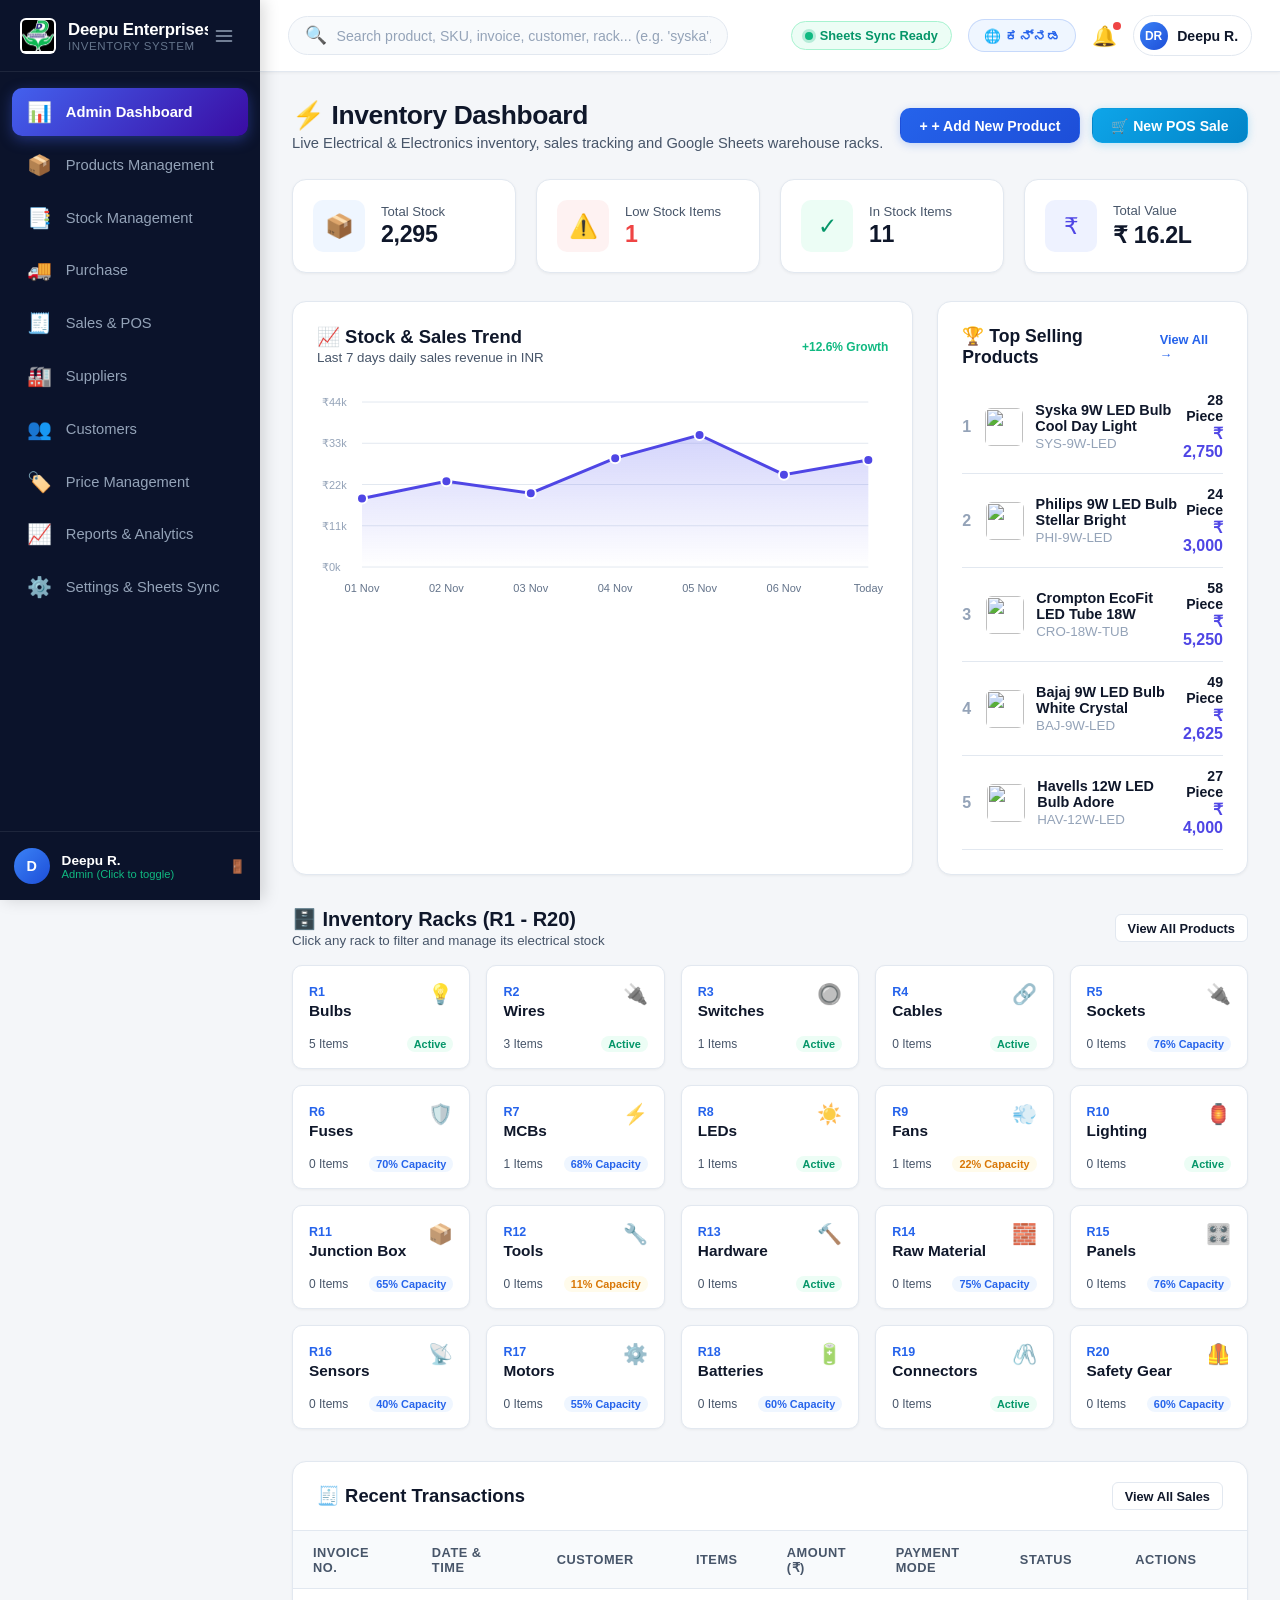
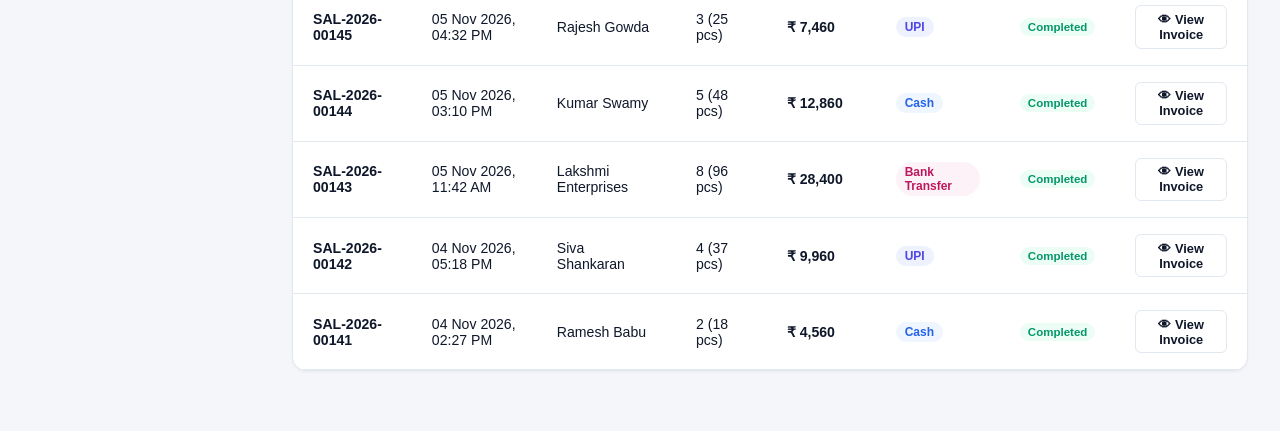
==== index.html @ 2bacec86 "Initial project upload Co-authored-by: Copilot <223556219+Copilot@users.noreply.github.com>" ====
<!DOCTYPE html>
<html lang="en">
<head>
    <meta charset="UTF-8">
    <meta name="viewport" content="width=device-width, initial-scale=1.0">
    <title>Deepu Enterprises — Electrical & Electronics Inventory Management System</title>
    <!-- Stylesheets -->
    <link rel="stylesheet" href="css/style.css">
    <link rel="stylesheet" href="css/print-invoice.css">
    <!-- Favicon / Logo -->
    <link rel="icon" type="image/png" href="assets/images/deepu-logo.png">
</head>
<body>

    <div class="app-container">
        <!-- ==========================================================================
             Left-Side Vertical Navigation Sidebar (Matches Screenshots)
             ========================================================================== -->
        <aside class="sidebar" id="sidebar">
            <div class="sidebar-header">
                <a href="javascript:void(0)" class="brand-wrapper" onclick="navigateTo('dashboard')">
                    <img src="assets/images/deepu-logo.png" alt="Deepu Enterprises Logo" class="brand-logo-img">
                    <div class="brand-info">
                        <span class="brand-title">Deepu Enterprises</span>
                        <span class="brand-sub">Inventory System</span>
                    </div>
                </a>
                <button class="btn-sidebar-toggle" id="sidebarToggle" title="Toggle Navigation Sidebar">
                    <svg width="20" height="20" viewBox="0 0 24 24" fill="none" stroke="currentColor" stroke-width="2" stroke-linecap="round" stroke-linejoin="round">
                        <line x1="3" y1="12" x2="21" y2="12"></line>
                        <line x1="3" y1="6" x2="21" y2="6"></line>
                        <line x1="3" y1="18" x2="21" y2="18"></line>
                    </svg>
                </button>
            </div>

            <nav class="sidebar-nav">
                <!-- 1. Dashboard -->
                <button class="nav-item active" data-view="dashboard" onclick="navigateTo('dashboard')">
                    <span class="nav-icon">📊</span>
                    <span class="nav-text" data-i18n="nav_dashboard">Admin Dashboard</span>
                </button>

                <!-- 2. Products Management -->
                <button class="nav-item" data-view="products" onclick="navigateTo('products')">
                    <span class="nav-icon">📦</span>
                    <span class="nav-text" data-i18n="nav_products">Products Management</span>
                </button>

                <!-- 3. Stock Management -->
                <button class="nav-item" data-view="stock" onclick="navigateTo('stock')">
                    <span class="nav-icon">📑</span>
                    <span class="nav-text" data-i18n="nav_stock">Stock Management</span>
                </button>

                <!-- 4. Purchases -->
                <button class="nav-item" data-view="purchases" onclick="navigateTo('purchases')">
                    <span class="nav-icon">🚚</span>
                    <span class="nav-text" data-i18n="nav_purchases">Purchase</span>
                </button>

                <!-- 5. Sales & POS Billing -->
                <button class="nav-item" data-view="sales" onclick="navigateTo('sales')">
                    <span class="nav-icon">🧾</span>
                    <span class="nav-text" data-i18n="nav_sales">Sales & POS</span>
                </button>

                <!-- 6. Suppliers -->
                <button class="nav-item" data-view="suppliers" onclick="navigateTo('suppliers')">
                    <span class="nav-icon">🏭</span>
                    <span class="nav-text" data-i18n="nav_suppliers">Suppliers</span>
                </button>

                <!-- 7. Customers -->
                <button class="nav-item" data-view="customers" onclick="navigateTo('customers')">
                    <span class="nav-icon">👥</span>
                    <span class="nav-text" data-i18n="nav_customers">Customers</span>
                </button>

                <!-- 8. Price Management -->
                <button class="nav-item" data-view="prices" onclick="navigateTo('prices')">
                    <span class="nav-icon">🏷️</span>
                    <span class="nav-text" data-i18n="nav_prices">Price Management</span>
                </button>

                <!-- 9. Reports -->
                <button class="nav-item" data-view="reports" onclick="navigateTo('reports')">
                    <span class="nav-icon">📈</span>
                    <span class="nav-text" data-i18n="nav_reports">Reports & Analytics</span>
                </button>

                <!-- 10. Settings & Google Sheets Sync -->
                <button class="nav-item" data-view="settings" onclick="navigateTo('settings')">
                    <span class="nav-icon">⚙️</span>
                    <span class="nav-text" data-i18n="nav_settings">Settings & Sheets Sync</span>
                </button>
            </nav>

            <!-- Sidebar User Profile Footer -->
            <div class="sidebar-footer">
                <div class="sidebar-user">
                    <div class="user-avatar-circle">D</div>
                    <div class="sidebar-footer-info">
                        <span class="user-name">Deepu R.</span>
                        <span class="user-role-chip" id="userRoleChip" title="Click to toggle role">Admin (Click to toggle)</span>
                    </div>
                </div>
                <button style="background: transparent; border: none; color: #94A3B8; cursor: pointer;" title="Sign out" onclick="alert('Session active in demo mode.')">
                    🚪
                </button>
            </div>
        </aside>

        <!-- ==========================================================================
             Main Workspace & Top Navigation Bar
             ========================================================================== -->
        <main class="main-wrapper">
            <!-- Topbar (Matches Screenshots 1, 2, 3, 4) -->
            <header class="topbar">
                <!-- Smart Multilingual & Tanglish Search -->
                <div class="search-container">
                    <div class="search-input-wrapper">
                        <span class="search-icon">🔍</span>
                        <input type="text" id="globalSearchInput" class="search-input" placeholder="Search product, SKU, invoice, customer, rack... (e.g. 'syska', 'vayar', 'ಬಲ್ಬ್')">
                    </div>
                    <!-- Autocomplete Suggestions Flyout -->
                    <div id="searchSuggestions" class="search-suggestions-dropdown"></div>
                </div>

                <!-- Right Actions: Language Switch, Live Sync Badge, Bell, User Profile -->
                <div class="topbar-actions">
                    <!-- Google Sheets Live Sync Indicator -->
                    <div class="sync-status-pill" onclick="navigateTo('settings')" title="Google Sheets synchronization active">
                        <span class="sync-pulse-dot"></span>
                        <span id="syncPillLabel">Sheets Sync Ready</span>
                    </div>

                    <!-- Bilingual English / Kannada Language Switcher -->
                    <button class="btn-lang-toggle" id="langToggleBtn" title="Switch language to English / Kannada">
                        🌐 ಕನ್ನಡ
                    </button>

                    <!-- Notifications Bell with Low Stock Counter -->
                    <button style="background: none; border: none; font-size: 1.25rem; cursor: pointer; position: relative;" onclick="navigateTo('stock')" title="Stock alerts">
                        🔔
                        <span style="position: absolute; top: -2px; right: -4px; width: 8px; height: 8px; background: #EF4444; border-radius: 50%;"></span>
                    </button>

                    <!-- User Pill -->
                    <div class="user-dropdown-btn">
                        <div class="user-avatar-circle" style="width: 28px; height: 28px; font-size: 0.75rem;">DR</div>
                        <span style="font-size: 0.88rem; font-weight: 600;">Deepu R.</span>
                    </div>
                </div>
            </header>

            <!-- Dynamic View Body Container -->
            <div id="mainContent" class="content-area">
                <!-- Rendered dynamically by app.js -->
            </div>
        </main>
    </div>

    <!-- ==========================================================================
         Modals: Product Add/Edit, Stock Adjust, Print Invoice
         ========================================================================== -->

    <!-- 1. Product Add / Edit Modal (Matches Screenshot 5) -->
    <div id="productModal" class="modal-backdrop">
        <div class="modal-card">
            <div class="modal-header">
                <h3 class="modal-title" id="prodModalTitle">Add New Product</h3>
                <button class="modal-close-btn" onclick="closeModal('productModal')">&times;</button>
            </div>
            <form id="addProductForm" onsubmit="handleProductFormSubmit(event)">
                <div class="modal-body">
                    <input type="hidden" id="prodFormId">

                    <div class="form-grid-2">
                        <div class="form-group">
                            <label class="form-label">Select Rack (R1 - R20)</label>
                            <select id="prodFormRack" class="form-control" required></select>
                        </div>
                        <div class="form-group">
                            <label class="form-label">Select Category</label>
                            <select id="prodFormCategory" class="form-control" required></select>
                        </div>
                    </div>

                    <div class="form-grid-2">
                        <div class="form-group">
                            <label class="form-label">Product Name (English)</label>
                            <input type="text" id="prodFormNameEn" class="form-control" placeholder="e.g. Syska 9W LED Bulb Cool Day Light" required>
                        </div>
                        <div class="form-group">
                            <label class="form-label">Product Name (Kannada / ಕನ್ನಡ)</label>
                            <input type="text" id="prodFormNameTa" class="form-control" placeholder="எ.கா. சிஸ்கா 9வாட் எல்.இ.டி பல்பு">
                        </div>
                    </div>

                    <div class="form-grid-2">
                        <div class="form-group">
                            <label class="form-label">Brand</label>
                            <select id="prodFormBrand" class="form-control" required></select>
                        </div>
                        <div class="form-group">
                            <label class="form-label">Model Number / Spec</label>
                            <input type="text" id="prodFormModel" class="form-control" placeholder="e.g. SSK-SRL-9W">
                        </div>
                    </div>

                    <div class="form-grid-2">
                        <div class="form-group">
                            <label class="form-label">SKU / Barcode</label>
                            <input type="text" id="prodFormSku" class="form-control" placeholder="e.g. SYS-9W-LED" required>
                        </div>
                        <div class="form-group">
                            <label class="form-label">Unit of Measurement</label>
                            <select id="prodFormUnit" class="form-control">
                                <option value="Piece">Piece (எண்ணிக்கை)</option>
                                <option value="Coil">Coil (சுருள் / ரோல்)</option>
                                <option value="Meter">Meter (மீட்டர்)</option>
                                <option value="Box">Box (பெட்டி)</option>
                                <option value="Pack">Pack (பாக்கெட்)</option>
                                <option value="Set">Set (செட்)</option>
                            </select>
                        </div>
                    </div>

                    <div class="form-grid-2">
                        <div class="form-group">
                            <label class="form-label">Purchase Price (Cost ₹)</label>
                            <input type="number" step="0.01" id="prodFormPP" class="form-control" placeholder="65.00" required>
                        </div>
                        <div class="form-group">
                            <label class="form-label">Selling Price (Retail ₹)</label>
                            <input type="number" step="0.01" id="prodFormSP" class="form-control" placeholder="110.00" required>
                        </div>
                    </div>

                    <div class="form-grid-2">
                        <div class="form-group">
                            <label class="form-label">Wholesale Price (₹)</label>
                            <input type="number" step="0.01" id="prodFormWP" class="form-control" placeholder="95.00">
                        </div>
                        <div class="form-group">
                            <label class="form-label">Opening Stock Quantity</label>
                            <input type="number" id="prodFormStock" class="form-control" placeholder="100" required>
                        </div>
                    </div>

                    <div class="form-grid-2">
                        <div class="form-group">
                            <label class="form-label">Low Stock Alert Level</label>
                            <input type="number" id="prodFormMinStock" class="form-control" value="15">
                        </div>
                        <div class="form-group">
                            <label class="form-label">Product Image URL</label>
                            <input type="url" id="prodFormImage" class="form-control" placeholder="https://...">
                        </div>
                    </div>

                    <div class="form-group">
                        <label class="form-label">Description & Technical Details</label>
                        <textarea id="prodFormDesc" class="form-control" rows="2" placeholder="e.g. 9 Watt B22 LED Bulb, 6500K Cool Daylight, 900 Lumens"></textarea>
                    </div>
                </div>
                <div class="modal-footer">
                    <button type="button" class="btn btn-outline" onclick="closeModal('productModal')">Cancel</button>
                    <button type="submit" class="btn btn-primary">Save Product</button>
                </div>
            </form>
        </div>
    </div>

    <!-- 2. Quick Stock Adjustment Modal -->
    <div id="stockAdjustModal" class="modal-backdrop">
        <div class="modal-card" style="max-width: 480px;">
            <div class="modal-header">
                <h3 class="modal-title">⚡ Quick Stock Adjustment</h3>
                <button class="modal-close-btn" onclick="closeModal('stockAdjustModal')">&times;</button>
            </div>
            <form id="stockAdjustForm" onsubmit="handleStockAdjustSubmit(event)">
                <div class="modal-body">
                    <input type="hidden" id="stockAdjustProdId">
                    <div style="background: var(--surface-subtle); padding: 1rem; border-radius: var(--radius-md); margin-bottom: 1.25rem;">
                        <div style="font-weight: 700; font-size: 1rem;" id="stockAdjustProdName">Product Name</div>
                        <div style="color: var(--text-muted); font-size: 0.88rem; margin-top: 0.2rem;">Current Stock: <b id="stockAdjustCurrent" style="color: var(--primary-indigo);">0</b></div>
                    </div>

                    <div class="form-group">
                        <label class="form-label">Adjustment Type</label>
                        <select id="stockAdjustType" class="form-control">
                            <option value="Stock In">📥 Stock In / Inward Lot (+)</option>
                            <option value="Stock Out">📤 Stock Out / Deduction (-)</option>
                            <option value="Damaged">⚠️ Damaged Stock Replacement (-)</option>
                            <option value="Return">↩️ Customer Return (+)</option>
                            <option value="Adjustment">⚙️ Audit Physical Count Correction</option>
                        </select>
                    </div>

                    <div class="form-group">
                        <label class="form-label">Quantity to Add / Deduct</label>
                        <input type="number" id="stockAdjustDelta" class="form-control" placeholder="10" required>
                    </div>

                    <div class="form-group">
                        <label class="form-label">Reason / Reference</label>
                        <input type="text" id="stockAdjustReason" class="form-control" placeholder="e.g. Counter manual stock reconciliation">
                    </div>
                </div>
                <div class="modal-footer">
                    <button type="button" class="btn btn-outline" onclick="closeModal('stockAdjustModal')">Cancel</button>
                    <button type="submit" class="btn btn-primary">Update Stock</button>
                </div>
            </form>
        </div>
    </div>

    <!-- 3. Professional Tax Invoice Printable Modal -->
    <div id="invoicePrintModal" class="modal-backdrop">
        <div class="modal-card" style="max-width: 780px;">
            <div class="modal-header no-print">
                <h3 class="modal-title">🧾 Tax Invoice Preview</h3>
                <div style="display: flex; gap: 0.5rem;">
                    <button class="btn btn-primary btn-sm" onclick="printCurrentInvoice()">🖨️ Print / Save PDF</button>
                    <button class="modal-close-btn" onclick="closeModal('invoicePrintModal')">&times;</button>
                </div>
            </div>
            <div class="modal-body" id="invoiceModalBody" style="padding: 0;">
                <!-- Dynamically populated invoice HTML -->
            </div>
        </div>
    </div>

    <!-- Scripts -->
    <script src="js/i18n.js"></script>
    <script src="js/search.js"></script>
    <script src="js/db.js"></script>
    <script src="js/api.js"></script>
    <script src="js/app.js"></script>
</body>
</html>
---- css/style.css ----
/* ==========================================================================
   Deepu Enterprises / Kamagere Mart - Inventory Management System
   Modern Professional Design System, Dark Sidebar, Fluid Animations & Responsive UI
   ========================================================================== */

:root {
    /* Primary Colors & Dark Navy Sidebar */
    --sidebar-bg: #0B132B;
    --sidebar-hover: #1C2541;
    --sidebar-active-grad: linear-gradient(135deg, #4361EE, #3A0CA3);
    --sidebar-active-glow: 0 4px 14px rgba(67, 97, 238, 0.4);
    --sidebar-text: #94A3B8;
    --sidebar-text-hover: #FFFFFF;
    
    /* App Canvas & Surface */
    --bg-main: #F4F6F9;
    --surface-white: #FFFFFF;
    --surface-subtle: #F8FAFC;
    --border-light: #E2E8F0;
    --border-subtle: #EDF2F7;
    
    /* Text Typography */
    --text-primary: #0F172A;
    --text-secondary: #475569;
    --text-muted: #94A3B8;
    
    /* Theme Accents (Matching Screenshots) */
    --primary-blue: #2563EB;
    --primary-indigo: #4F46E5;
    --accent-purple: #7C3AED;
    --success-green: #10B981;
    --warning-orange: #F59E0B;
    --danger-red: #EF4444;
    --info-cyan: #06B6D4;
    
    /* Soft Badge Colors */
    --badge-purple-bg: #EEF2FF;
    --badge-purple-text: #4F46E5;
    --badge-green-bg: #ECFDF5;
    --badge-green-text: #059669;
    --badge-blue-bg: #EFF6FF;
    --badge-blue-text: #2563EB;
    --badge-yellow-bg: #FFFBEB;
    --badge-yellow-text: #D97706;
    --badge-red-bg: #FEF2F2;
    --badge-red-text: #DC2626;

    /* Shadows & Transitions */
    --shadow-sm: 0 1px 3px rgba(0,0,0,0.05);
    --shadow-md: 0 4px 6px -1px rgba(0,0,0,0.07), 0 2px 4px -1px rgba(0,0,0,0.04);
    --shadow-lg: 0 10px 15px -3px rgba(0,0,0,0.08), 0 4px 6px -2px rgba(0,0,0,0.04);
    --shadow-xl: 0 20px 25px -5px rgba(0,0,0,0.1), 0 10px 10px -5px rgba(0,0,0,0.04);
    --radius-sm: 6px;
    --radius-md: 10px;
    --radius-lg: 14px;
    --radius-full: 9999px;
    
    --transition-fast: 0.18s ease;
    --transition-smooth: 0.28s cubic-bezier(0.4, 0, 0.2, 1);
}

/* Base Reset & Typography */
* {
    margin: 0;
    padding: 0;
    box-sizing: border-box;
    font-family: -apple-system, BlinkMacSystemFont, "Segoe UI", Roboto, "Helvetica Neue", "Nirmala UI", "Mukta Malar", "Latha", sans-serif;
}

body {
    background-color: var(--bg-main);
    color: var(--text-primary);
    min-height: 100vh;
    overflow-x: hidden;
}

/* Layout Shell */
.app-container {
    display: flex;
    min-height: 100vh;
    position: relative;
}

/* ==========================================================================
   Left-Side Vertical Navigation Sidebar (Matching Screenshots)
   ========================================================================== */
.sidebar {
    width: 260px;
    background-color: var(--sidebar-bg);
    color: var(--sidebar-text);
    display: flex;
    flex-direction: column;
    flex-shrink: 0;
    transition: width var(--transition-smooth), transform var(--transition-smooth);
    z-index: 50;
    position: sticky;
    top: 0;
    height: 100vh;
    box-shadow: 4px 0 15px rgba(0,0,0,0.15);
}

.sidebar.collapsed {
    width: 78px;
}

.sidebar-header {
    height: 72px;
    display: flex;
    align-items: center;
    justify-content: space-between;
    padding: 0 1.25rem;
    border-bottom: 1px solid rgba(255,255,255,0.08);
}

.brand-wrapper {
    display: flex;
    align-items: center;
    gap: 0.75rem;
    text-decoration: none;
    overflow: hidden;
}

.brand-logo-img {
    width: 36px;
    height: 36px;
    border-radius: var(--radius-sm);
    object-fit: contain;
    background: #fff;
    padding: 2px;
}

.brand-info {
    display: flex;
    flex-direction: column;
    white-space: nowrap;
}

.brand-title {
    font-size: 1.05rem;
    font-weight: 700;
    color: #FFFFFF;
    letter-spacing: -0.2px;
}

.brand-sub {
    font-size: 0.72rem;
    color: #64748B;
    text-transform: uppercase;
    letter-spacing: 0.6px;
}

.btn-sidebar-toggle {
    background: transparent;
    border: none;
    color: var(--sidebar-text);
    cursor: pointer;
    padding: 6px;
    border-radius: var(--radius-sm);
    display: flex;
    align-items: center;
    justify-content: center;
    transition: var(--transition-fast);
}

.btn-sidebar-toggle:hover {
    color: #fff;
    background: var(--sidebar-hover);
}

/* Nav Menu Items */
.sidebar-nav {
    flex: 1;
    overflow-y: auto;
    padding: 1rem 0.75rem;
    display: flex;
    flex-direction: column;
    gap: 0.3rem;
}

.sidebar-nav::-webkit-scrollbar {
    width: 4px;
}
.sidebar-nav::-webkit-scrollbar-thumb {
    background: rgba(255,255,255,0.1);
    border-radius: 4px;
}

.nav-item {
    display: flex;
    align-items: center;
    gap: 0.85rem;
    padding: 0.75rem 0.95rem;
    color: var(--sidebar-text);
    text-decoration: none;
    border-radius: var(--radius-md);
    font-size: 0.92rem;
    font-weight: 500;
    cursor: pointer;
    transition: all var(--transition-fast);
    border: none;
    background: transparent;
    width: 100%;
    text-align: left;
    position: relative;
    white-space: nowrap;
}

.nav-item:hover {
    color: var(--sidebar-text-hover);
    background-color: var(--sidebar-hover);
}

.nav-item.active {
    background: var(--sidebar-active-grad);
    color: #FFFFFF;
    font-weight: 600;
    box-shadow: var(--sidebar-active-glow);
}

.nav-item .nav-icon {
    font-size: 1.25rem;
    min-width: 24px;
    display: flex;
    align-items: center;
    justify-content: center;
}

.sidebar.collapsed .nav-text,
.sidebar.collapsed .brand-info,
.sidebar.collapsed .sidebar-footer-info {
    display: none;
}

.sidebar.collapsed .nav-item {
    justify-content: center;
    padding: 0.75rem 0;
}

/* Sidebar Footer */
.sidebar-footer {
    padding: 1rem 0.85rem;
    border-top: 1px solid rgba(255,255,255,0.08);
    display: flex;
    align-items: center;
    justify-content: space-between;
}

.sidebar-user {
    display: flex;
    align-items: center;
    gap: 0.75rem;
    overflow: hidden;
}

.user-avatar-circle {
    width: 36px;
    height: 36px;
    border-radius: 50%;
    background: linear-gradient(135deg, #3B82F6, #1D4ED8);
    color: #fff;
    display: flex;
    align-items: center;
    justify-content: center;
    font-weight: 700;
    font-size: 0.9rem;
    flex-shrink: 0;
}

.sidebar-footer-info {
    display: flex;
    flex-direction: column;
}

.user-name {
    font-size: 0.85rem;
    font-weight: 600;
    color: #FFFFFF;
}

.user-role-chip {
    font-size: 0.7rem;
    color: #10B981;
    font-weight: 500;
}

/* ==========================================================================
   Main Content & Top Header
   ========================================================================== */
.main-wrapper {
    flex: 1;
    display: flex;
    flex-direction: column;
    min-width: 0;
    background-color: var(--bg-main);
}

.topbar {
    height: 72px;
    background-color: var(--surface-white);
    border-bottom: 1px solid var(--border-light);
    display: flex;
    align-items: center;
    justify-content: space-between;
    padding: 0 1.75rem;
    position: sticky;
    top: 0;
    z-index: 40;
    box-shadow: var(--shadow-sm);
}

/* Smart Search Bar with Multilingual Fuzzy Dropdown */
.search-container {
    position: relative;
    width: 440px;
}

.search-input-wrapper {
    display: flex;
    align-items: center;
    background: var(--surface-subtle);
    border: 1px solid var(--border-light);
    border-radius: var(--radius-full);
    padding: 0.5rem 1rem;
    transition: var(--transition-fast);
}

.search-input-wrapper:focus-within {
    border-color: var(--primary-indigo);
    background: #FFFFFF;
    box-shadow: 0 0 0 3px rgba(79, 70, 229, 0.12);
}

.search-icon {
    color: var(--text-muted);
    margin-right: 0.6rem;
    font-size: 1.1rem;
}

.search-input {
    border: none;
    background: transparent;
    outline: none;
    width: 100%;
    font-size: 0.92rem;
    color: var(--text-primary);
}

.search-input::placeholder {
    color: var(--text-muted);
    font-size: 0.88rem;
}

/* Autocomplete suggestions flyout */
.search-suggestions-dropdown {
    position: absolute;
    top: calc(100% + 8px);
    left: 0;
    right: 0;
    background: #FFFFFF;
    border-radius: var(--radius-lg);
    box-shadow: var(--shadow-xl);
    border: 1px solid var(--border-light);
    max-height: 420px;
    overflow-y: auto;
    z-index: 100;
    display: none;
    padding: 0.6rem 0;
}

.search-suggestions-dropdown.open {
    display: block;
    animation: fadeInDown 0.2s ease-out;
}

.suggestion-header {
    font-size: 0.75rem;
    font-weight: 700;
    text-transform: uppercase;
    color: var(--text-muted);
    padding: 0.4rem 1rem;
    letter-spacing: 0.5px;
}

.suggestion-item {
    display: flex;
    align-items: center;
    justify-content: space-between;
    padding: 0.6rem 1rem;
    cursor: pointer;
    transition: var(--transition-fast);
}

.suggestion-item:hover {
    background: var(--surface-subtle);
}

.suggestion-item-left {
    display: flex;
    align-items: center;
    gap: 0.75rem;
}

.suggestion-thumb {
    width: 32px;
    height: 32px;
    border-radius: var(--radius-sm);
    object-fit: cover;
    background: #F1F5F9;
}

.suggestion-item-name {
    font-size: 0.88rem;
    font-weight: 600;
    color: var(--text-primary);
}

.suggestion-item-sku {
    font-size: 0.75rem;
    color: var(--text-muted);
}

.suggestion-item-price {
    font-weight: 700;
    font-size: 0.9rem;
    color: var(--primary-indigo);
}

/* Topbar Actions */
.topbar-actions {
    display: flex;
    align-items: center;
    gap: 1rem;
}

/* Tamil / English Toggle Pill */
.btn-lang-toggle {
    display: flex;
    align-items: center;
    gap: 0.45rem;
    background: var(--badge-blue-bg);
    color: var(--primary-blue);
    border: 1px solid rgba(37, 99, 235, 0.2);
    padding: 0.45rem 0.9rem;
    border-radius: var(--radius-full);
    font-weight: 600;
    font-size: 0.85rem;
    cursor: pointer;
    transition: var(--transition-fast);
}

.btn-lang-toggle:hover {
    background: #DBEAFE;
    transform: translateY(-1px);
}

/* Google Sheets Sync Pill */
.sync-status-pill {
    display: flex;
    align-items: center;
    gap: 0.4rem;
    padding: 0.4rem 0.85rem;
    border-radius: var(--radius-full);
    font-size: 0.8rem;
    font-weight: 600;
    background: #ECFDF5;
    color: #059669;
    border: 1px solid #A7F3D0;
    cursor: pointer;
}

.sync-pulse-dot {
    width: 8px;
    height: 8px;
    border-radius: 50%;
    background-color: #10B981;
    box-shadow: 0 0 0 3px rgba(16, 185, 129, 0.25);
    animation: pulse 2s infinite;
}

/* User Profile Dropdown Pill */
.user-dropdown-btn {
    display: flex;
    align-items: center;
    gap: 0.6rem;
    background: transparent;
    border: 1px solid var(--border-light);
    border-radius: var(--radius-full);
    padding: 0.35rem 0.8rem 0.35rem 0.35rem;
    cursor: pointer;
    transition: var(--transition-fast);
}

.user-dropdown-btn:hover {
    border-color: #CBD5E1;
    background: var(--surface-subtle);
}

.avatar-img {
    width: 32px;
    height: 32px;
    border-radius: 50%;
    object-fit: cover;
}

/* Content Area */
.content-area {
    padding: 1.75rem 2rem;
    flex: 1;
    overflow-y: auto;
}

/* Page Headers */
.page-header {
    display: flex;
    align-items: center;
    justify-content: space-between;
    margin-bottom: 1.75rem;
    flex-wrap: wrap;
    gap: 1rem;
}

.page-title-group h1 {
    font-size: 1.65rem;
    font-weight: 800;
    color: var(--text-primary);
    letter-spacing: -0.4px;
    display: flex;
    align-items: center;
    gap: 0.6rem;
}

.page-title-group p {
    font-size: 0.92rem;
    color: var(--text-secondary);
    margin-top: 0.25rem;
}

.page-header-actions {
    display: flex;
    align-items: center;
    gap: 0.75rem;
}

/* ==========================================================================
   Metric KPI Stat Cards (Matching Screenshots 1 & 3)
   ========================================================================== */
.stats-grid-5 {
    display: grid;
    grid-template-columns: repeat(5, 1fr);
    gap: 1.25rem;
    margin-bottom: 1.75rem;
}

.stats-grid-4 {
    display: grid;
    grid-template-columns: repeat(4, 1fr);
    gap: 1.25rem;
    margin-bottom: 1.75rem;
}

.stat-card {
    background: var(--surface-white);
    border-radius: var(--radius-lg);
    padding: 1.25rem;
    border: 1px solid var(--border-light);
    box-shadow: var(--shadow-sm);
    display: flex;
    align-items: center;
    gap: 1rem;
    transition: transform var(--transition-fast), box-shadow var(--transition-fast);
}

.stat-card:hover {
    transform: translateY(-3px);
    box-shadow: var(--shadow-md);
}

.stat-icon-badge {
    width: 52px;
    height: 52px;
    border-radius: var(--radius-md);
    display: flex;
    align-items: center;
    justify-content: center;
    font-size: 1.45rem;
    flex-shrink: 0;
}

.stat-icon-badge.purple { background: var(--badge-purple-bg); color: var(--badge-purple-text); }
.stat-icon-badge.green  { background: var(--badge-green-bg);  color: var(--badge-green-text); }
.stat-icon-badge.blue   { background: var(--badge-blue-bg);   color: var(--badge-blue-text); }
.stat-icon-badge.yellow { background: var(--badge-yellow-bg); color: var(--badge-yellow-text); }
.stat-icon-badge.rose   { background: var(--badge-red-bg);    color: var(--badge-red-text); }

.stat-content {
    display: flex;
    flex-direction: column;
}

.stat-label {
    font-size: 0.82rem;
    font-weight: 500;
    color: var(--text-secondary);
}

.stat-value {
    font-size: 1.45rem;
    font-weight: 800;
    color: var(--text-primary);
    letter-spacing: -0.3px;
    margin-top: 0.15rem;
}

.stat-badge-trend {
    font-size: 0.75rem;
    font-weight: 700;
    color: var(--success-green);
    display: inline-flex;
    align-items: center;
    gap: 2px;
    margin-top: 0.15rem;
}

/* ==========================================================================
   20 Electrical Racks Grid (Matching Screenshot 3)
   ========================================================================== */
.racks-section-header {
    margin: 1.75rem 0 1rem;
    display: flex;
    align-items: center;
    justify-content: space-between;
}

.racks-grid {
    display: grid;
    grid-template-columns: repeat(5, 1fr);
    gap: 1rem;
    margin-bottom: 2rem;
}

.rack-card {
    background: var(--surface-white);
    border: 1px solid var(--border-light);
    border-radius: var(--radius-md);
    padding: 1rem;
    box-shadow: var(--shadow-sm);
    cursor: pointer;
    transition: all var(--transition-fast);
    display: flex;
    flex-direction: column;
    justify-content: space-between;
    min-height: 104px;
    position: relative;
    overflow: hidden;
}

.rack-card:hover {
    border-color: var(--primary-blue);
    transform: translateY(-2px);
    box-shadow: var(--shadow-md);
    background: #F8FAFC;
}

.rack-card.active {
    border-color: var(--primary-indigo);
    background: #EEF2FF;
}

.rack-card-top {
    display: flex;
    align-items: flex-start;
    justify-content: space-between;
}

.rack-code {
    font-size: 0.78rem;
    font-weight: 700;
    color: var(--primary-blue);
}

.rack-name {
    font-size: 0.96rem;
    font-weight: 700;
    color: var(--text-primary);
    margin-top: 0.15rem;
}

.rack-icon {
    font-size: 1.25rem;
    opacity: 0.8;
}

.rack-card-bottom {
    display: flex;
    align-items: center;
    justify-content: space-between;
    margin-top: 0.75rem;
    font-size: 0.75rem;
}

.rack-items-count {
    color: var(--text-secondary);
    font-weight: 500;
}

.rack-status-pill {
    font-size: 0.68rem;
    font-weight: 600;
    padding: 2px 7px;
    border-radius: var(--radius-full);
}

.rack-status-pill.active { background: #ECFDF5; color: #059669; }
.rack-status-pill.capacity { background: #EFF6FF; color: #2563EB; }
.rack-status-pill.warning { background: #FFFBEB; color: #D97706; }

/* ==========================================================================
   Product Grid & Filter Tabs (Matching Screenshot 2)
   ========================================================================== */
.brand-pills-row {
    display: flex;
    align-items: center;
    gap: 0.6rem;
    overflow-x: auto;
    padding-bottom: 0.75rem;
    margin-bottom: 1.25rem;
}

.brand-pill {
    background: var(--surface-white);
    border: 1px solid var(--border-light);
    padding: 0.45rem 1.1rem;
    border-radius: var(--radius-full);
    font-size: 0.88rem;
    font-weight: 600;
    color: var(--text-secondary);
    cursor: pointer;
    white-space: nowrap;
    transition: var(--transition-fast);
}

.brand-pill:hover {
    border-color: var(--primary-blue);
    color: var(--primary-blue);
}

.brand-pill.active {
    background: #EFF6FF;
    border-color: var(--primary-blue);
    color: var(--primary-blue);
    box-shadow: 0 2px 6px rgba(37, 99, 235, 0.15);
}

.product-grid-4 {
    display: grid;
    grid-template-columns: repeat(4, 1fr);
    gap: 1.25rem;
    margin-bottom: 2rem;
}

.product-card {
    background: var(--surface-white);
    border: 1px solid var(--border-light);
    border-radius: var(--radius-lg);
    padding: 1.15rem;
    box-shadow: var(--shadow-sm);
    transition: all var(--transition-fast);
    display: flex;
    flex-direction: column;
    justify-content: space-between;
}

.product-card:hover {
    transform: translateY(-4px);
    box-shadow: var(--shadow-lg);
    border-color: #CBD5E1;
}

.product-card-thumb-wrap {
    width: 100%;
    height: 140px;
    border-radius: var(--radius-md);
    background: #F8FAFC;
    overflow: hidden;
    display: flex;
    align-items: center;
    justify-content: center;
    margin-bottom: 0.85rem;
    border: 1px solid #F1F5F9;
}

.product-card-thumb {
    max-width: 90%;
    max-height: 90%;
    object-fit: contain;
}

.product-card-title {
    font-size: 0.95rem;
    font-weight: 700;
    color: var(--text-primary);
    line-height: 1.35;
    margin-bottom: 0.25rem;
}

.product-card-sku {
    font-size: 0.75rem;
    color: var(--text-muted);
    margin-bottom: 0.2rem;
}

.product-card-brand {
    font-size: 0.8rem;
    color: var(--text-secondary);
    font-weight: 500;
}

.product-card-metrics {
    display: flex;
    align-items: center;
    justify-content: space-between;
    margin: 0.9rem 0 0.5rem;
    padding-top: 0.75rem;
    border-top: 1px dashed var(--border-light);
}

.stock-value-large {
    font-size: 1.1rem;
    font-weight: 800;
    color: var(--text-primary);
}

.price-value-large {
    font-size: 1.15rem;
    font-weight: 800;
    color: var(--primary-indigo);
}

.product-card-actions {
    display: flex;
    align-items: center;
    gap: 0.5rem;
    margin-top: 0.6rem;
}

/* Stock status badges */
.badge-stock {
    font-size: 0.72rem;
    font-weight: 700;
    padding: 3px 8px;
    border-radius: var(--radius-full);
    display: inline-block;
}

.badge-stock.in { background: #ECFDF5; color: #059669; }
.badge-stock.low { background: #FFFBEB; color: #D97706; }
.badge-stock.out { background: #FEF2F2; color: #DC2626; }

/* ==========================================================================
   Data Tables (Matching Screenshots 1 & 4)
   ========================================================================== */
.table-card {
    background: var(--surface-white);
    border: 1px solid var(--border-light);
    border-radius: var(--radius-lg);
    box-shadow: var(--shadow-sm);
    overflow: hidden;
    margin-bottom: 2rem;
}

.table-header-bar {
    padding: 1.25rem 1.5rem;
    display: flex;
    align-items: center;
    justify-content: space-between;
    border-bottom: 1px solid var(--border-light);
}

.table-header-title {
    font-size: 1.15rem;
    font-weight: 700;
    color: var(--text-primary);
}

.data-table {
    width: 100%;
    border-collapse: collapse;
    text-align: left;
}

.data-table th {
    background: var(--surface-subtle);
    padding: 0.85rem 1.25rem;
    font-size: 0.8rem;
    font-weight: 700;
    color: var(--text-secondary);
    text-transform: uppercase;
    letter-spacing: 0.5px;
    border-bottom: 1px solid var(--border-light);
}

.data-table td {
    padding: 1rem 1.25rem;
    font-size: 0.88rem;
    color: var(--text-primary);
    border-bottom: 1px solid var(--border-light);
    vertical-align: middle;
}

.data-table tr:hover {
    background: #F8FAFC;
}

.table-thumb {
    width: 44px;
    height: 44px;
    border-radius: var(--radius-sm);
    object-fit: cover;
    background: #F1F5F9;
    border: 1px solid #E2E8F0;
}

/* Payment Mode Chips */
.chip-payment {
    font-size: 0.75rem;
    font-weight: 700;
    padding: 3px 9px;
    border-radius: var(--radius-full);
    display: inline-block;
}

.chip-payment.upi { background: #EEF2FF; color: #4F46E5; }
.chip-payment.cash { background: #EFF6FF; color: #2563EB; }
.chip-payment.bank { background: #FDF2F8; color: #BE185D; }
.chip-payment.credit { background: #FFFBEB; color: #B45309; }

/* Buttons & Controls */
.btn {
    display: inline-flex;
    align-items: center;
    justify-content: center;
    gap: 0.5rem;
    font-size: 0.88rem;
    font-weight: 600;
    padding: 0.55rem 1.15rem;
    border-radius: var(--radius-md);
    border: 1px solid transparent;
    cursor: pointer;
    transition: all var(--transition-fast);
    text-decoration: none;
}

.btn-primary {
    background: linear-gradient(135deg, #2563EB, #1D4ED8);
    color: #FFFFFF;
    box-shadow: 0 2px 8px rgba(37, 99, 235, 0.25);
}

.btn-primary:hover {
    background: linear-gradient(135deg, #1D4ED8, #1E40AF);
    transform: translateY(-1px);
    box-shadow: 0 4px 12px rgba(37, 99, 235, 0.35);
}

.btn-teal {
    background: linear-gradient(135deg, #0EA5E9, #0284C7);
    color: #FFFFFF;
    box-shadow: 0 2px 8px rgba(14, 165, 233, 0.25);
}

.btn-teal:hover {
    background: linear-gradient(135deg, #0284C7, #0369A1);
    transform: translateY(-1px);
}

.btn-outline {
    background: #FFFFFF;
    border-color: var(--border-light);
    color: var(--text-primary);
}

.btn-outline:hover {
    background: var(--surface-subtle);
    border-color: #CBD5E1;
}

.btn-outline-blue {
    background: #FFFFFF;
    border-color: #BFDBFE;
    color: #2563EB;
}

.btn-outline-blue:hover {
    background: #EFF6FF;
    border-color: #2563EB;
}

.btn-outline-red {
    background: #FFFFFF;
    border-color: #FECACA;
    color: #DC2626;
}

.btn-outline-red:hover {
    background: #FEF2F2;
    border-color: #DC2626;
}

.btn-sm {
    padding: 0.35rem 0.75rem;
    font-size: 0.8rem;
    border-radius: var(--radius-sm);
}

/* ==========================================================================
   Modals & Popups
   ========================================================================== */
.modal-backdrop {
    position: fixed;
    top: 0;
    left: 0;
    right: 0;
    bottom: 0;
    background: rgba(15, 23, 42, 0.6);
    backdrop-filter: blur(4px);
    display: none;
    align-items: center;
    justify-content: center;
    z-index: 1000;
    padding: 1.5rem;
}

.modal-backdrop.open {
    display: flex;
    animation: fadeIn 0.2s ease-out;
}

.modal-card {
    background: var(--surface-white);
    border-radius: var(--radius-lg);
    box-shadow: var(--shadow-xl);
    width: 100%;
    max-width: 680px;
    max-height: 90vh;
    display: flex;
    flex-direction: column;
    overflow: hidden;
    animation: scaleIn 0.25s cubic-bezier(0.16, 1, 0.3, 1);
}

.modal-header {
    padding: 1.25rem 1.5rem;
    border-bottom: 1px solid var(--border-light);
    display: flex;
    align-items: center;
    justify-content: space-between;
}

.modal-title {
    font-size: 1.25rem;
    font-weight: 700;
    color: var(--text-primary);
}

.modal-close-btn {
    background: transparent;
    border: none;
    font-size: 1.5rem;
    color: var(--text-muted);
    cursor: pointer;
    line-height: 1;
}

.modal-close-btn:hover {
    color: var(--text-primary);
}

.modal-body {
    padding: 1.5rem;
    overflow-y: auto;
}

.modal-footer {
    padding: 1.1rem 1.5rem;
    border-top: 1px solid var(--border-light);
    display: flex;
    align-items: center;
    justify-content: flex-end;
    gap: 0.75rem;
    background: var(--surface-subtle);
}

/* Form Styling */
.form-grid-2 {
    display: grid;
    grid-template-columns: 1fr 1fr;
    gap: 1rem;
    margin-bottom: 1rem;
}

.form-group {
    display: flex;
    flex-direction: column;
    gap: 0.4rem;
    margin-bottom: 1rem;
}

.form-label {
    font-size: 0.85rem;
    font-weight: 600;
    color: var(--text-secondary);
}

.form-control {
    border: 1px solid var(--border-light);
    border-radius: var(--radius-md);
    padding: 0.6rem 0.85rem;
    font-size: 0.92rem;
    color: var(--text-primary);
    background: #FFFFFF;
    outline: none;
    transition: var(--transition-fast);
}

.form-control:focus {
    border-color: var(--primary-indigo);
    box-shadow: 0 0 0 3px rgba(79, 70, 229, 0.12);
}

/* Toast Notifications */
.toast-container {
    position: fixed;
    bottom: 24px;
    right: 24px;
    z-index: 2000;
    display: flex;
    flex-direction: column;
    gap: 0.6rem;
}

.toast {
    background: #1E293B;
    color: #FFFFFF;
    padding: 0.85rem 1.25rem;
    border-radius: var(--radius-md);
    box-shadow: var(--shadow-lg);
    display: flex;
    align-items: center;
    gap: 0.75rem;
    font-size: 0.9rem;
    font-weight: 500;
}

.toast-success { border-left: 4px solid var(--success-green); }
.toast-error   { border-left: 4px solid var(--danger-red); }

.toast-enter { animation: slideInRight 0.3s ease-out; }
.toast-exit  { animation: fadeOutRight 0.3s ease-in forwards; }

/* ==========================================================================
   Animations
   ========================================================================== */
@keyframes fadeIn {
    from { opacity: 0; }
    to { opacity: 1; }
}

@keyframes fadeInDown {
    from { opacity: 0; transform: translateY(-8px); }
    to { opacity: 1; transform: translateY(0); }
}

@keyframes scaleIn {
    from { opacity: 0; transform: scale(0.95); }
    to { opacity: 1; transform: scale(1); }
}

@keyframes slideInRight {
    from { opacity: 0; transform: translateX(40px); }
    to { opacity: 1; transform: translateX(0); }
}

@keyframes fadeOutRight {
    from { opacity: 1; transform: translateX(0); }
    to { opacity: 0; transform: translateX(40px); }
}

@keyframes pulse {
    0% { transform: scale(0.95); box-shadow: 0 0 0 0 rgba(16, 185, 129, 0.7); }
    70% { transform: scale(1); box-shadow: 0 0 0 6px rgba(16, 185, 129, 0); }
    100% { transform: scale(0.95); box-shadow: 0 0 0 0 rgba(16, 185, 129, 0); }
}

/* Responsive adjustments */
@media (max-width: 1200px) {
    .stats-grid-5 { grid-template-columns: repeat(3, 1fr); }
    .racks-grid { grid-template-columns: repeat(4, 1fr); }
    .product-grid-4 { grid-template-columns: repeat(3, 1fr); }
}

@media (max-width: 900px) {
    .sidebar { position: fixed; left: -260px; height: 100%; }
    .sidebar.mobile-open { left: 0; }
    .stats-grid-5, .stats-grid-4 { grid-template-columns: repeat(2, 1fr); }
    .racks-grid { grid-template-columns: repeat(2, 1fr); }
    .product-grid-4 { grid-template-columns: repeat(2, 1fr); }
    .search-container { width: 280px; }
}
---- css/print-invoice.css ----
/* ==========================================================================
   Print Invoice Stylesheet
   Deepu Enterprises Electrical & Electronics
   ========================================================================== */

@media print {
    body * {
        visibility: hidden;
    }
    #invoicePrintModal, #invoicePrintModal * {
        visibility: visible;
    }
    #invoicePrintModal {
        position: absolute;
        left: 0;
        top: 0;
        width: 100%;
        margin: 0;
        padding: 0;
        background: #fff;
    }
    .no-print {
        display: none !important;
    }
}

.invoice-box {
    background: #fff;
    padding: 2rem;
    font-size: 14px;
    line-height: 20px;
    color: #1a1a1a;
}

.invoice-header {
    display: flex;
    justify-content: space-between;
    border-bottom: 2px solid #2563EB;
    padding-bottom: 1.25rem;
    margin-bottom: 1.5rem;
}

.invoice-title {
    font-size: 24px;
    font-weight: 800;
    color: #0F172A;
    text-transform: uppercase;
}

.invoice-meta-grid {
    display: grid;
    grid-template-columns: 1fr 1fr;
    gap: 1.5rem;
    margin-bottom: 1.5rem;
}

.invoice-table {
    width: 100%;
    border-collapse: collapse;
    margin-bottom: 1.5rem;
}

.invoice-table th {
    background: #F1F5F9;
    color: #334155;
    padding: 8px 12px;
    font-size: 12px;
    font-weight: 700;
    text-transform: uppercase;
    border: 1px solid #E2E8F0;
}

.invoice-table td {
    padding: 8px 12px;
    border: 1px solid #E2E8F0;
    font-size: 13px;
}

.invoice-summary-box {
    width: 280px;
    margin-left: auto;
    margin-bottom: 2rem;
}

.invoice-summary-row {
    display: flex;
    justify-content: space-between;
    padding: 4px 0;
}

.invoice-total-row {
    display: flex;
    justify-content: space-between;
    padding: 8px 0;
    font-size: 16px;
    font-weight: 800;
    border-top: 2px solid #0F172A;
    border-bottom: 2px solid #0F172A;
    margin-top: 6px;
}

.invoice-footer {
    display: flex;
    justify-content: space-between;
    align-items: flex-end;
    margin-top: 3rem;
    padding-top: 1rem;
    border-top: 1px solid #E2E8F0;
}

.signature-line {
    border-top: 1px solid #64748B;
    width: 180px;
    text-align: center;
    padding-top: 6px;
    font-size: 12px;
    font-weight: 600;
}
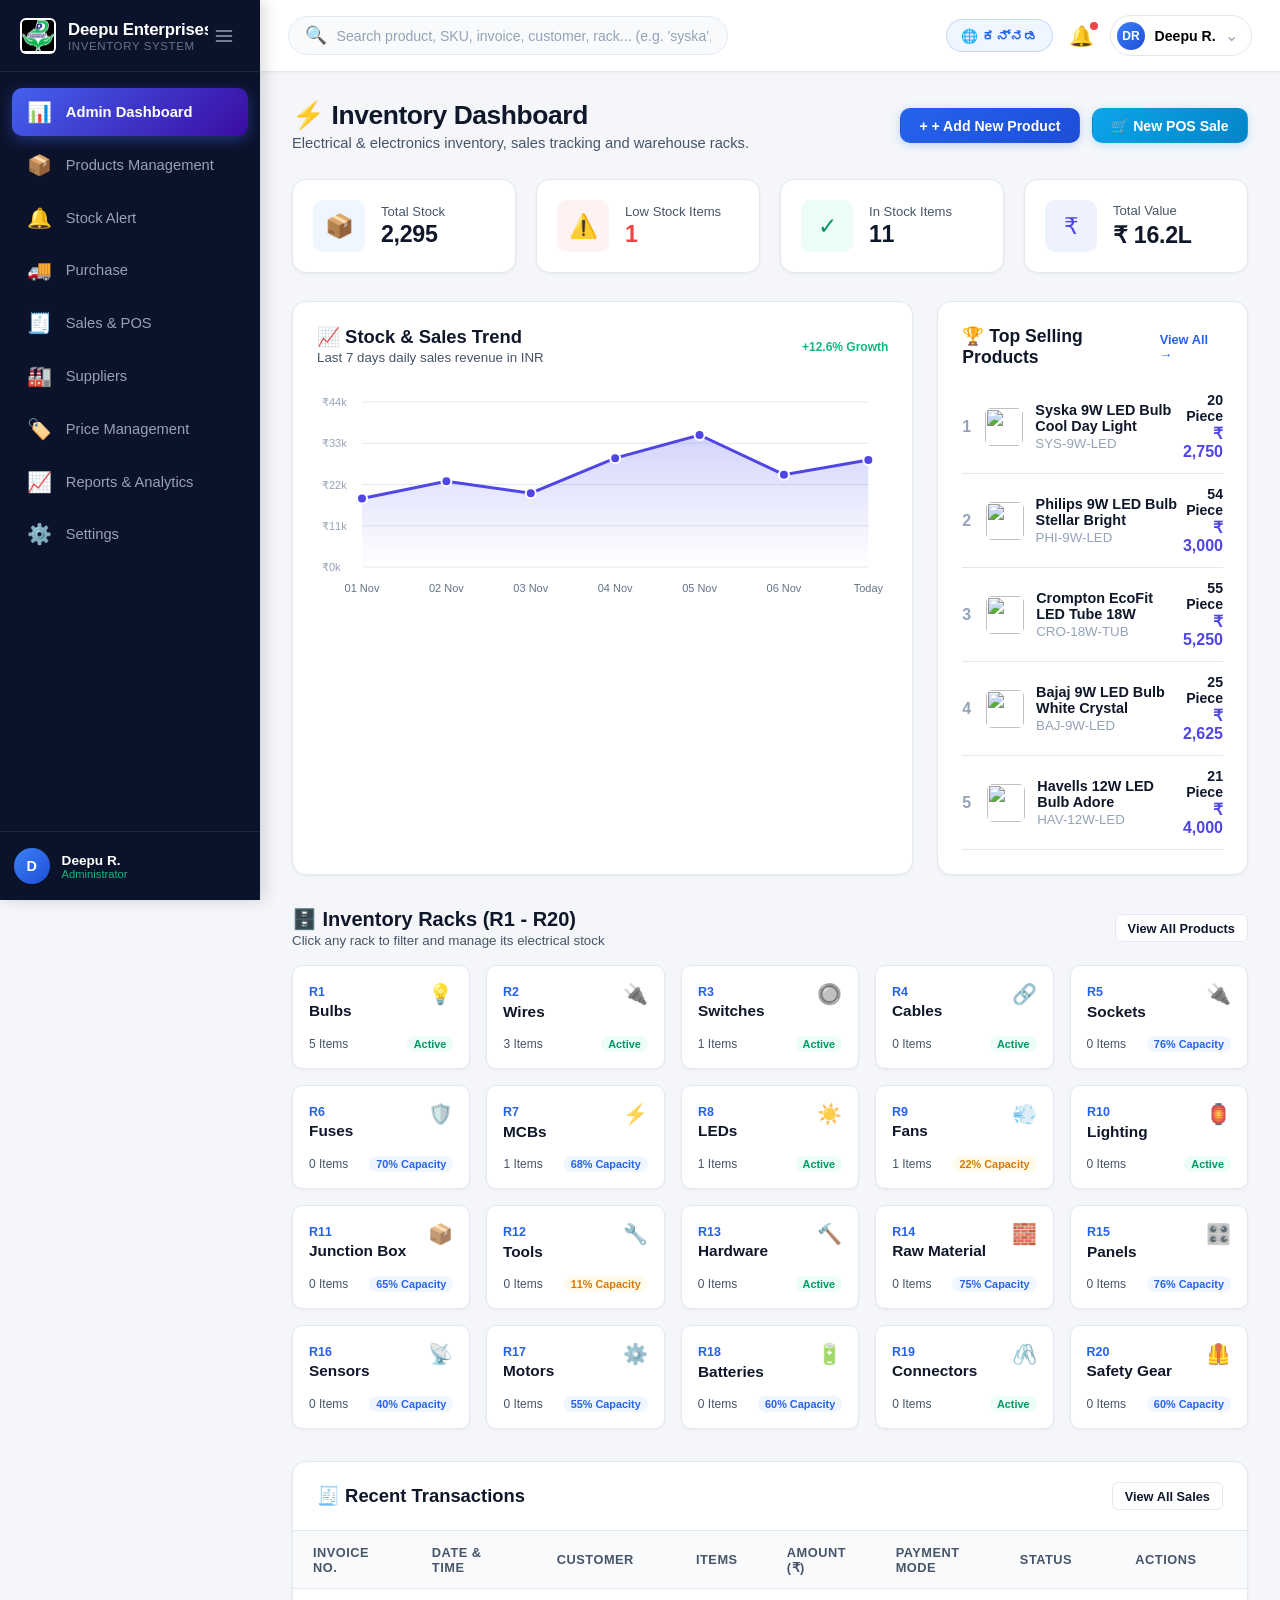
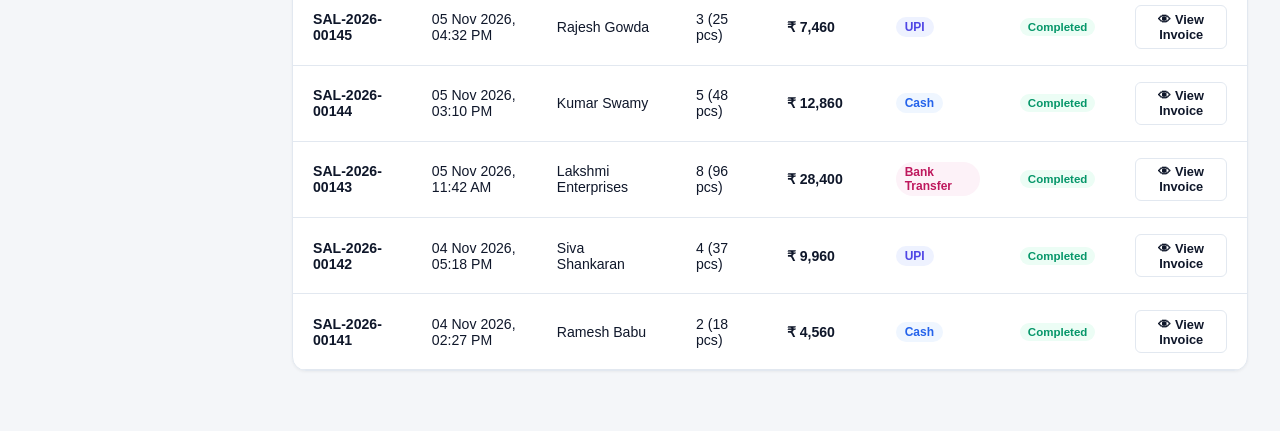
==== commit 318b2a28: "Improve inventory management and sales reporting Add rack cell navigation, stock alerts, supplier an" ====
--- a/index.html
+++ b/index.html
@@ -47,10 +47,10 @@
                     <span class="nav-text" data-i18n="nav_products">Products Management</span>
                 </button>
 
-                <!-- 3. Stock Management -->
+                <!-- 3. Stock Alerts -->
                 <button class="nav-item" data-view="stock" onclick="navigateTo('stock')">
-                    <span class="nav-icon">📑</span>
-                    <span class="nav-text" data-i18n="nav_stock">Stock Management</span>
+                    <span class="nav-icon">🔔</span>
+                    <span class="nav-text" data-i18n="nav_stock">Stock Alert</span>
                 </button>
 
                 <!-- 4. Purchases -->
@@ -71,28 +71,22 @@
                     <span class="nav-text" data-i18n="nav_suppliers">Suppliers</span>
                 </button>
 
-                <!-- 7. Customers -->
-                <button class="nav-item" data-view="customers" onclick="navigateTo('customers')">
-                    <span class="nav-icon">👥</span>
-                    <span class="nav-text" data-i18n="nav_customers">Customers</span>
-                </button>
-
-                <!-- 8. Price Management -->
+                <!-- 7. Price Management -->
                 <button class="nav-item" data-view="prices" onclick="navigateTo('prices')">
                     <span class="nav-icon">🏷️</span>
                     <span class="nav-text" data-i18n="nav_prices">Price Management</span>
                 </button>
 
-                <!-- 9. Reports -->
+                <!-- 8. Reports -->
                 <button class="nav-item" data-view="reports" onclick="navigateTo('reports')">
                     <span class="nav-icon">📈</span>
                     <span class="nav-text" data-i18n="nav_reports">Reports & Analytics</span>
                 </button>
 
-                <!-- 10. Settings & Google Sheets Sync -->
+                <!-- 9. Settings -->
                 <button class="nav-item" data-view="settings" onclick="navigateTo('settings')">
                     <span class="nav-icon">⚙️</span>
-                    <span class="nav-text" data-i18n="nav_settings">Settings & Sheets Sync</span>
+                    <span class="nav-text" data-i18n="nav_settings">Settings</span>
                 </button>
             </nav>
 
@@ -102,14 +96,13 @@
                     <div class="user-avatar-circle">D</div>
                     <div class="sidebar-footer-info">
                         <span class="user-name">Deepu R.</span>
-                        <span class="user-role-chip" id="userRoleChip" title="Click to toggle role">Admin (Click to toggle)</span>
-                    </div>
-                </div>
-                <button style="background: transparent; border: none; color: #94A3B8; cursor: pointer;" title="Sign out" onclick="alert('Session active in demo mode.')">
-                    🚪
-                </button>
+                        <span class="user-role-chip">Administrator</span>
+                    </div>
+                </div>
             </div>
         </aside>
+
+        <button id="sidebarBackdrop" class="sidebar-backdrop" type="button" aria-label="Close navigation"></button>
 
         <!-- ==========================================================================
              Main Workspace & Top Navigation Bar
@@ -117,6 +110,7 @@
         <main class="main-wrapper">
             <!-- Topbar (Matches Screenshots 1, 2, 3, 4) -->
             <header class="topbar">
+                <button id="mobileMenuToggle" class="mobile-menu-toggle" type="button" aria-label="Open navigation" aria-expanded="false">☰</button>
                 <!-- Smart Multilingual & Tanglish Search -->
                 <div class="search-container">
                     <div class="search-input-wrapper">
@@ -127,14 +121,8 @@
                     <div id="searchSuggestions" class="search-suggestions-dropdown"></div>
                 </div>
 
-                <!-- Right Actions: Language Switch, Live Sync Badge, Bell, User Profile -->
+                <!-- Right Actions: Language Switch, Bell, User Profile -->
                 <div class="topbar-actions">
-                    <!-- Google Sheets Live Sync Indicator -->
-                    <div class="sync-status-pill" onclick="navigateTo('settings')" title="Google Sheets synchronization active">
-                        <span class="sync-pulse-dot"></span>
-                        <span id="syncPillLabel">Sheets Sync Ready</span>
-                    </div>
-
                     <!-- Bilingual English / Kannada Language Switcher -->
                     <button class="btn-lang-toggle" id="langToggleBtn" title="Switch language to English / Kannada">
                         🌐 ಕನ್ನಡ
@@ -147,9 +135,19 @@
                     </button>
 
                     <!-- User Pill -->
-                    <div class="user-dropdown-btn">
-                        <div class="user-avatar-circle" style="width: 28px; height: 28px; font-size: 0.75rem;">DR</div>
-                        <span style="font-size: 0.88rem; font-weight: 600;">Deepu R.</span>
+                    <div class="user-profile-menu" id="userProfileMenu">
+                        <button class="user-dropdown-btn" id="userProfileButton" type="button" aria-haspopup="true" aria-expanded="false" aria-controls="userProfileDropdown">
+                            <span class="user-avatar-circle topbar-user-avatar">DR</span>
+                            <span class="user-profile-name">Deepu R.</span>
+                            <span class="user-profile-chevron" aria-hidden="true">⌄</span>
+                        </button>
+                        <div class="user-profile-dropdown" id="userProfileDropdown" role="menu" hidden>
+                            <div class="user-profile-details">
+                                <strong>Deepu R.</strong>
+                                <span>Administrator</span>
+                            </div>
+                            <button class="user-profile-signout" type="button" role="menuitem" onclick="handleDemoSignOut()">↪ <span>Sign out</span></button>
+                        </div>
                     </div>
                 </div>
             </header>
@@ -180,6 +178,17 @@
                         <div class="form-group">
                             <label class="form-label">Select Rack (R1 - R20)</label>
                             <select id="prodFormRack" class="form-control" required></select>
+                        </div>
+                        <div class="form-group">
+                            <label class="form-label" for="prodFormRackCell">Rack Cell</label>
+                            <select id="prodFormRackCell" class="form-control" required>
+                                <option value="">Select a cell</option>
+                                <option value="1">Cell 1</option>
+                                <option value="2">Cell 2</option>
+                                <option value="3">Cell 3</option>
+                                <option value="4">Cell 4</option>
+                                <option value="5">Cell 5</option>
+                            </select>
                         </div>
                         <div class="form-group">
                             <label class="form-label">Select Category</label>
@@ -317,6 +326,90 @@
         </div>
     </div>
 
+    <!-- Supplier Add / Edit Modal -->
+    <div id="supplierModal" class="modal-backdrop">
+        <div class="modal-card" style="max-width: 600px;">
+            <div class="modal-header">
+                <h3 class="modal-title" id="supplierModalTitle">Add Supplier</h3>
+                <button class="modal-close-btn" onclick="closeModal('supplierModal')">&times;</button>
+            </div>
+            <form id="supplierForm" onsubmit="handleSupplierFormSubmit(event)">
+                <div class="modal-body">
+                    <input type="hidden" id="supplierFormId">
+                    <div class="form-group">
+                        <label class="form-label" for="supplierFormName">Company Name</label>
+                        <input id="supplierFormName" class="form-control" required>
+                    </div>
+                    <div class="form-grid-2">
+                        <div class="form-group">
+                            <label class="form-label" for="supplierFormContact">Contact Person</label>
+                            <input id="supplierFormContact" class="form-control">
+                        </div>
+                        <div class="form-group">
+                            <label class="form-label" for="supplierFormPhone">Phone</label>
+                            <input id="supplierFormPhone" type="tel" class="form-control" required>
+                        </div>
+                    </div>
+                    <div class="form-grid-2">
+                        <div class="form-group">
+                            <label class="form-label" for="supplierFormEmail">Email</label>
+                            <input id="supplierFormEmail" type="email" class="form-control">
+                        </div>
+                        <div class="form-group">
+                            <label class="form-label" for="supplierFormGstin">GSTIN</label>
+                            <input id="supplierFormGstin" class="form-control">
+                        </div>
+                    </div>
+                    <div class="form-grid-2">
+                        <div class="form-group">
+                            <label class="form-label" for="supplierFormCity">City</label>
+                            <input id="supplierFormCity" class="form-control">
+                        </div>
+                        <div class="form-group">
+                            <label class="form-label" for="supplierFormBalance">Outstanding Balance (₹)</label>
+                            <input id="supplierFormBalance" type="number" min="0" step="0.01" value="0" class="form-control">
+                        </div>
+                    </div>
+                    <div class="form-group">
+                        <label class="form-label" for="supplierFormAddress">Address</label>
+                        <textarea id="supplierFormAddress" class="form-control" rows="2"></textarea>
+                    </div>
+                </div>
+                <div class="modal-footer">
+                    <button type="button" class="btn btn-outline" onclick="closeModal('supplierModal')">Cancel</button>
+                    <button type="submit" class="btn btn-primary">Save Supplier</button>
+                </div>
+            </form>
+        </div>
+    </div>
+
+    <!-- Product Price Edit Modal -->
+    <div id="priceModal" class="modal-backdrop">
+        <div class="modal-card" style="max-width: 480px;">
+            <div class="modal-header">
+                <h3 class="modal-title">Edit Product Price</h3>
+                <button class="modal-close-btn" onclick="closeModal('priceModal')">&times;</button>
+            </div>
+            <form id="priceForm" onsubmit="handlePriceFormSubmit(event)">
+                <div class="modal-body">
+                    <input type="hidden" id="priceFormProductId">
+                    <div class="form-group">
+                        <label class="form-label" for="priceFormProductName">Product Name</label>
+                        <input id="priceFormProductName" class="form-control" readonly>
+                    </div>
+                    <div class="form-group">
+                        <label class="form-label" for="priceFormSelling">Price (₹)</label>
+                        <input id="priceFormSelling" type="number" min="0" step="0.01" class="form-control" required>
+                    </div>
+                </div>
+                <div class="modal-footer">
+                    <button type="button" class="btn btn-outline" onclick="closeModal('priceModal')">Cancel</button>
+                    <button type="submit" class="btn btn-primary">Save Prices</button>
+                </div>
+            </form>
+        </div>
+    </div>
+
     <!-- 3. Professional Tax Invoice Printable Modal -->
     <div id="invoicePrintModal" class="modal-backdrop">
         <div class="modal-card" style="max-width: 780px;">
--- a/css/style.css
+++ b/css/style.css
@@ -74,6 +74,10 @@
     overflow-x: hidden;
 }
 
+body.modal-open {
+    overflow: hidden;
+}
+
 /* Layout Shell */
 .app-container {
     display: flex;
@@ -291,6 +295,7 @@
     display: flex;
     flex-direction: column;
     min-width: 0;
+    width: 0;
     background-color: var(--bg-main);
 }
 
@@ -306,6 +311,25 @@
     top: 0;
     z-index: 40;
     box-shadow: var(--shadow-sm);
+}
+
+.mobile-menu-toggle,
+.sidebar-backdrop {
+    display: none;
+}
+
+.mobile-menu-toggle {
+    align-items: center;
+    justify-content: center;
+    flex-shrink: 0;
+    width: 42px;
+    height: 42px;
+    border: 1px solid var(--border-light);
+    border-radius: var(--radius-md);
+    background: var(--surface-white);
+    color: var(--text-primary);
+    font-size: 1.2rem;
+    cursor: pointer;
 }
 
 /* Smart Search Bar with Multilingual Fuzzy Dropdown */
@@ -495,6 +519,85 @@
     background: var(--surface-subtle);
 }
 
+.user-profile-menu {
+    position: relative;
+}
+
+.topbar-user-avatar {
+    width: 28px;
+    height: 28px;
+    font-size: 0.75rem;
+}
+
+.user-profile-name {
+    font-size: 0.88rem;
+    font-weight: 600;
+}
+
+.user-profile-chevron {
+    color: var(--text-muted);
+    font-size: 1rem;
+    line-height: 1;
+}
+
+.user-profile-dropdown {
+    position: absolute;
+    top: calc(100% + 0.55rem);
+    right: 0;
+    z-index: 80;
+    width: 220px;
+    padding: 0.45rem;
+    background: var(--surface-white);
+    border: 1px solid var(--border-light);
+    border-radius: var(--radius-md);
+    box-shadow: var(--shadow-lg);
+    animation: fadeInDown 0.16s ease-out;
+}
+
+.user-profile-dropdown[hidden] {
+    display: none;
+}
+
+.user-profile-details {
+    display: flex;
+    flex-direction: column;
+    gap: 0.15rem;
+    padding: 0.65rem 0.75rem;
+}
+
+.user-profile-details strong {
+    color: var(--text-primary);
+    font-size: 0.9rem;
+}
+
+.user-profile-details span {
+    color: var(--text-muted);
+    font-size: 0.78rem;
+}
+
+.user-profile-signout {
+    display: flex;
+    align-items: center;
+    width: 100%;
+    gap: 0.55rem;
+    padding: 0.65rem 0.75rem;
+    border: 0;
+    border-top: 1px solid var(--border-light);
+    background: transparent;
+    color: var(--danger-red);
+    font: inherit;
+    font-size: 0.88rem;
+    text-align: left;
+    cursor: pointer;
+    border-radius: 0 0 var(--radius-sm) var(--radius-sm);
+}
+
+.user-profile-signout:hover,
+.user-profile-signout:focus-visible {
+    background: #FEF2F2;
+    outline: none;
+}
+
 .avatar-img {
     width: 32px;
     height: 32px;
@@ -506,8 +609,42 @@
 .content-area {
     padding: 1.75rem 2rem;
     flex: 1;
+    min-width: 0;
     overflow-y: auto;
 }
+
+.content-area > * {
+    animation: contentEnter 0.28s ease-out both;
+}
+
+.stats-grid-5 > *,
+.stats-grid-4 > *,
+.racks-grid > *,
+.product-grid-4 > * {
+    animation: contentEnter 0.32s ease-out both;
+}
+
+.stats-grid-5 > :nth-child(2),
+.stats-grid-4 > :nth-child(2),
+.racks-grid > :nth-child(2),
+.product-grid-4 > :nth-child(2) { animation-delay: 35ms; }
+
+.stats-grid-5 > :nth-child(3),
+.stats-grid-4 > :nth-child(3),
+.racks-grid > :nth-child(3),
+.product-grid-4 > :nth-child(3) { animation-delay: 70ms; }
+
+.stats-grid-5 > :nth-child(4),
+.stats-grid-4 > :nth-child(4),
+.racks-grid > :nth-child(4),
+.product-grid-4 > :nth-child(4) { animation-delay: 105ms; }
+
+.stats-grid-5 > :nth-child(5),
+.racks-grid > :nth-child(5),
+.product-grid-4 > :nth-child(5) { animation-delay: 140ms; }
+
+.racks-grid > :nth-child(6),
+.product-grid-4 > :nth-child(6) { animation-delay: 175ms; }
 
 /* Page Headers */
 .page-header {
@@ -538,7 +675,140 @@
 .page-header-actions {
     display: flex;
     align-items: center;
+    flex-wrap: wrap;
     gap: 0.75rem;
+}
+
+.rack-picker-hint {
+    margin: -0.5rem 0 1rem;
+    color: var(--text-secondary);
+}
+
+.sales-chart-grid {
+    display: grid;
+    grid-template-columns: repeat(2, minmax(0, 1fr));
+    gap: 1.25rem;
+    margin: 1.5rem 0 2rem;
+}
+
+.sales-chart-card {
+    min-width: 0;
+    padding: 1.25rem;
+    margin-bottom: 0;
+}
+
+.sales-chart-header {
+    display: flex;
+    justify-content: space-between;
+    align-items: flex-start;
+    gap: 0.75rem;
+    margin-bottom: 0.75rem;
+}
+
+.sales-chart-title-row,
+.sales-year-select-label {
+    display: flex;
+    align-items: center;
+    gap: 0.6rem;
+}
+
+.sales-chart-title-row {
+    flex-wrap: wrap;
+    margin-bottom: 0.25rem;
+}
+
+.sales-year-select-label {
+    color: var(--text-secondary);
+    font-size: 0.8rem;
+    font-weight: 600;
+}
+
+.sales-year-select {
+    width: auto;
+    min-width: 88px;
+    padding: 0.35rem 0.55rem;
+    font-size: 0.82rem;
+}
+
+.sales-chart-value {
+    font-weight: 800;
+    color: var(--primary-indigo);
+    white-space: nowrap;
+}
+
+.sales-chart-canvas-wrap {
+    position: relative;
+    width: 100%;
+    height: 260px;
+}
+
+.sales-chart-canvas-wrap canvas {
+    display: block;
+    width: 100%;
+    height: 100%;
+    outline: none;
+}
+
+.sales-chart-canvas-wrap canvas:focus-visible {
+    border-radius: var(--radius-sm);
+    box-shadow: inset 0 0 0 2px var(--primary-indigo);
+}
+
+.sales-chart-tooltip {
+    position: absolute;
+    z-index: 2;
+    max-width: calc(100% - 8px);
+    padding: 0.45rem 0.65rem;
+    border-radius: var(--radius-sm);
+    background: #0F172A;
+    color: #FFFFFF;
+    font-size: 0.78rem;
+    font-weight: 700;
+    line-height: 1.3;
+    white-space: nowrap;
+    pointer-events: none;
+    box-shadow: var(--shadow-md);
+}
+
+.sales-chart-tooltip[hidden] {
+    display: none;
+}
+
+.sales-no-data {
+    padding: 1.25rem 1.5rem;
+    color: var(--text-secondary);
+    border-left: 4px solid var(--warning-orange);
+}
+
+.dashboard-chart-grid {
+    display: grid;
+    grid-template-columns: minmax(0, 2fr) minmax(0, 1fr);
+    gap: 1.5rem;
+    margin-bottom: 2rem;
+}
+
+.pos-layout-grid {
+    display: grid;
+    grid-template-columns: minmax(0, 1.6fr) minmax(0, 1.2fr);
+    gap: 1.5rem;
+}
+
+.pos-product-grid {
+    display: grid;
+    grid-template-columns: repeat(3, minmax(0, 1fr));
+    gap: 0.85rem;
+    max-height: 480px;
+    overflow-y: auto;
+    padding-right: 4px;
+}
+
+.settings-grid {
+    display: grid;
+    grid-template-columns: minmax(0, 700px);
+}
+
+.settings-profile-card {
+    padding: 1.5rem;
 }
 
 /* ==========================================================================
@@ -639,6 +909,8 @@
 }
 
 .rack-card {
+    appearance: none;
+    width: 100%;
     background: var(--surface-white);
     border: 1px solid var(--border-light);
     border-radius: var(--radius-md);
@@ -652,6 +924,9 @@
     min-height: 104px;
     position: relative;
     overflow: hidden;
+    text-align: left;
+    color: var(--text-primary);
+    font: inherit;
 }
 
 .rack-card:hover {
@@ -661,6 +936,15 @@
     background: #F8FAFC;
 }
 
+.rack-card:focus-visible {
+    outline: 3px solid rgba(37, 99, 235, 0.45);
+    outline-offset: 2px;
+}
+
+.product-racks-grid {
+    margin-top: 0.5rem;
+}
+
 .rack-card.active {
     border-color: var(--primary-indigo);
     background: #EEF2FF;
@@ -670,6 +954,7 @@
     display: flex;
     align-items: flex-start;
     justify-content: space-between;
+    width: 100%;
 }
 
 .rack-code {
@@ -679,6 +964,7 @@
 }
 
 .rack-name {
+    display: block;
     font-size: 0.96rem;
     font-weight: 700;
     color: var(--text-primary);
@@ -696,6 +982,7 @@
     justify-content: space-between;
     margin-top: 0.75rem;
     font-size: 0.75rem;
+    width: 100%;
 }
 
 .rack-items-count {
@@ -756,6 +1043,60 @@
     grid-template-columns: repeat(4, 1fr);
     gap: 1.25rem;
     margin-bottom: 2rem;
+}
+
+.rack-cells-grid {
+    display: grid;
+    grid-template-columns: repeat(auto-fit, minmax(220px, 1fr));
+    gap: 1rem;
+    margin-bottom: 2rem;
+}
+
+.rack-cell-card {
+    min-width: 0;
+    padding: 1rem;
+    background: var(--surface-subtle);
+    border: 1px solid var(--border-light);
+    border-radius: var(--radius-lg);
+}
+
+.rack-cell-header {
+    display: flex;
+    align-items: center;
+    justify-content: space-between;
+    gap: 0.5rem;
+    margin-bottom: 0.75rem;
+}
+
+.rack-cell-product {
+    padding: 0.75rem;
+    margin-bottom: 0.65rem;
+    background: var(--surface-white);
+    border: 1px solid var(--border-light);
+    border-radius: var(--radius-md);
+    overflow-wrap: anywhere;
+}
+
+.rack-cell-product:last-child {
+    margin-bottom: 0;
+}
+
+.rack-cell-actions {
+    display: grid;
+    grid-template-columns: minmax(0, 1fr) 40px 40px;
+    gap: 0.4rem;
+}
+
+.rack-cell-actions .btn {
+    min-width: 0;
+    padding: 0.4rem;
+    white-space: nowrap;
+}
+
+.rack-cell-actions .rack-cell-stock-button {
+    grid-column: 1 / -1;
+    justify-content: center;
+    min-height: 40px;
 }
 
 .product-card {
@@ -1028,6 +1369,7 @@
     justify-content: center;
     z-index: 1000;
     padding: 1.5rem;
+    overflow-y: auto;
 }
 
 .modal-backdrop.open {
@@ -1048,6 +1390,14 @@
     animation: scaleIn 0.25s cubic-bezier(0.16, 1, 0.3, 1);
 }
 
+.modal-card form {
+    display: flex;
+    flex: 1;
+    flex-direction: column;
+    min-height: 0;
+    overflow: hidden;
+}
+
 .modal-header {
     padding: 1.25rem 1.5rem;
     border-bottom: 1px solid var(--border-light);
@@ -1076,11 +1426,15 @@
 }
 
 .modal-body {
+    flex: 1;
+    min-height: 0;
     padding: 1.5rem;
     overflow-y: auto;
+    overscroll-behavior: contain;
 }
 
 .modal-footer {
+    flex-shrink: 0;
     padding: 1.1rem 1.5rem;
     border-top: 1px solid var(--border-light);
     display: flex;
@@ -1170,6 +1524,11 @@
     to { opacity: 1; transform: translateY(0); }
 }
 
+@keyframes contentEnter {
+    from { opacity: 0; transform: translateY(8px); }
+    to { opacity: 1; transform: translateY(0); }
+}
+
 @keyframes scaleIn {
     from { opacity: 0; transform: scale(0.95); }
     to { opacity: 1; transform: scale(1); }
@@ -1196,13 +1555,63 @@
     .stats-grid-5 { grid-template-columns: repeat(3, 1fr); }
     .racks-grid { grid-template-columns: repeat(4, 1fr); }
     .product-grid-4 { grid-template-columns: repeat(3, 1fr); }
+    .dashboard-chart-grid { grid-template-columns: minmax(0, 1fr) minmax(0, 0.8fr); }
+    .pos-layout-grid { grid-template-columns: minmax(0, 1.2fr) minmax(0, 1fr); }
 }
 
 @media (max-width: 900px) {
-    .sidebar { position: fixed; left: -260px; height: 100%; }
-    .sidebar.mobile-open { left: 0; }
+    .sidebar { position: fixed; left: 0; height: 100vh; height: 100dvh; transform: translateX(-100%); }
+    .sidebar.mobile-open { transform: translateX(0); }
+    .sidebar-backdrop.open { display: block; position: fixed; inset: 0; z-index: 49; border: 0; background: rgba(15, 23, 42, 0.45); }
+    .mobile-menu-toggle { display: inline-flex; }
+    .topbar { gap: 0.75rem; padding: 0 1rem; }
     .stats-grid-5, .stats-grid-4 { grid-template-columns: repeat(2, 1fr); }
     .racks-grid { grid-template-columns: repeat(2, 1fr); }
     .product-grid-4 { grid-template-columns: repeat(2, 1fr); }
-    .search-container { width: 280px; }
-}
+    .search-container { width: auto; flex: 1; min-width: 0; }
+    .dashboard-chart-grid, .pos-layout-grid, .sales-chart-grid { grid-template-columns: minmax(0, 1fr); }
+    .content-area { padding: 1.25rem; }
+}
+
+@media (max-width: 600px) {
+    .topbar { height: auto; min-height: 64px; flex-wrap: wrap; padding: 0.6rem 0.75rem; }
+    .search-container { order: 2; flex: 1 0 100%; }
+    .topbar-actions { margin-left: auto; gap: 0.55rem; }
+    .user-profile-name { display: none; }
+    .btn-lang-toggle { padding: 0.4rem 0.65rem; }
+    .content-area { padding: 1rem 0.75rem; }
+    .page-header { align-items: stretch; }
+    .page-title-group h1 { font-size: 1.35rem; }
+    .page-title-group p { font-size: 0.85rem; }
+    .page-header-actions { width: 100%; }
+    .page-header-actions > * { max-width: 100%; }
+    .stats-grid-5, .stats-grid-4, .racks-grid, .product-grid-4, .rack-cells-grid { grid-template-columns: minmax(0, 1fr); }
+    .stat-card { padding: 0.9rem; }
+    .stat-value { font-size: 1.2rem; }
+    .pos-product-grid { grid-template-columns: repeat(2, minmax(0, 1fr)); }
+    .sales-chart-card { padding: 0.9rem; }
+    .sales-chart-canvas-wrap { height: 220px; }
+    .rack-cell-header { flex-wrap: wrap; }
+    .modal-backdrop { padding: 0.5rem; }
+    .modal-card { max-height: 96dvh; }
+    .modal-body { padding: 1rem; }
+    .form-grid-2 { grid-template-columns: minmax(0, 1fr); gap: 0; }
+    .modal-footer { padding: 0.85rem 1rem; }
+}
+
+@media (max-width: 380px) {
+    .pos-product-grid { grid-template-columns: minmax(0, 1fr); }
+    .content-area { padding: 0.75rem 0.5rem; }
+    .topbar-actions { gap: 0.35rem; }
+    .btn-lang-toggle { font-size: 0.75rem; }
+}
+
+@media (prefers-reduced-motion: reduce) {
+    *, *::before, *::after {
+        scroll-behavior: auto !important;
+        animation-duration: 0.01ms !important;
+        animation-delay: 0.01ms !important;
+        animation-iteration-count: 1 !important;
+        transition-duration: 0.01ms !important;
+    }
+}
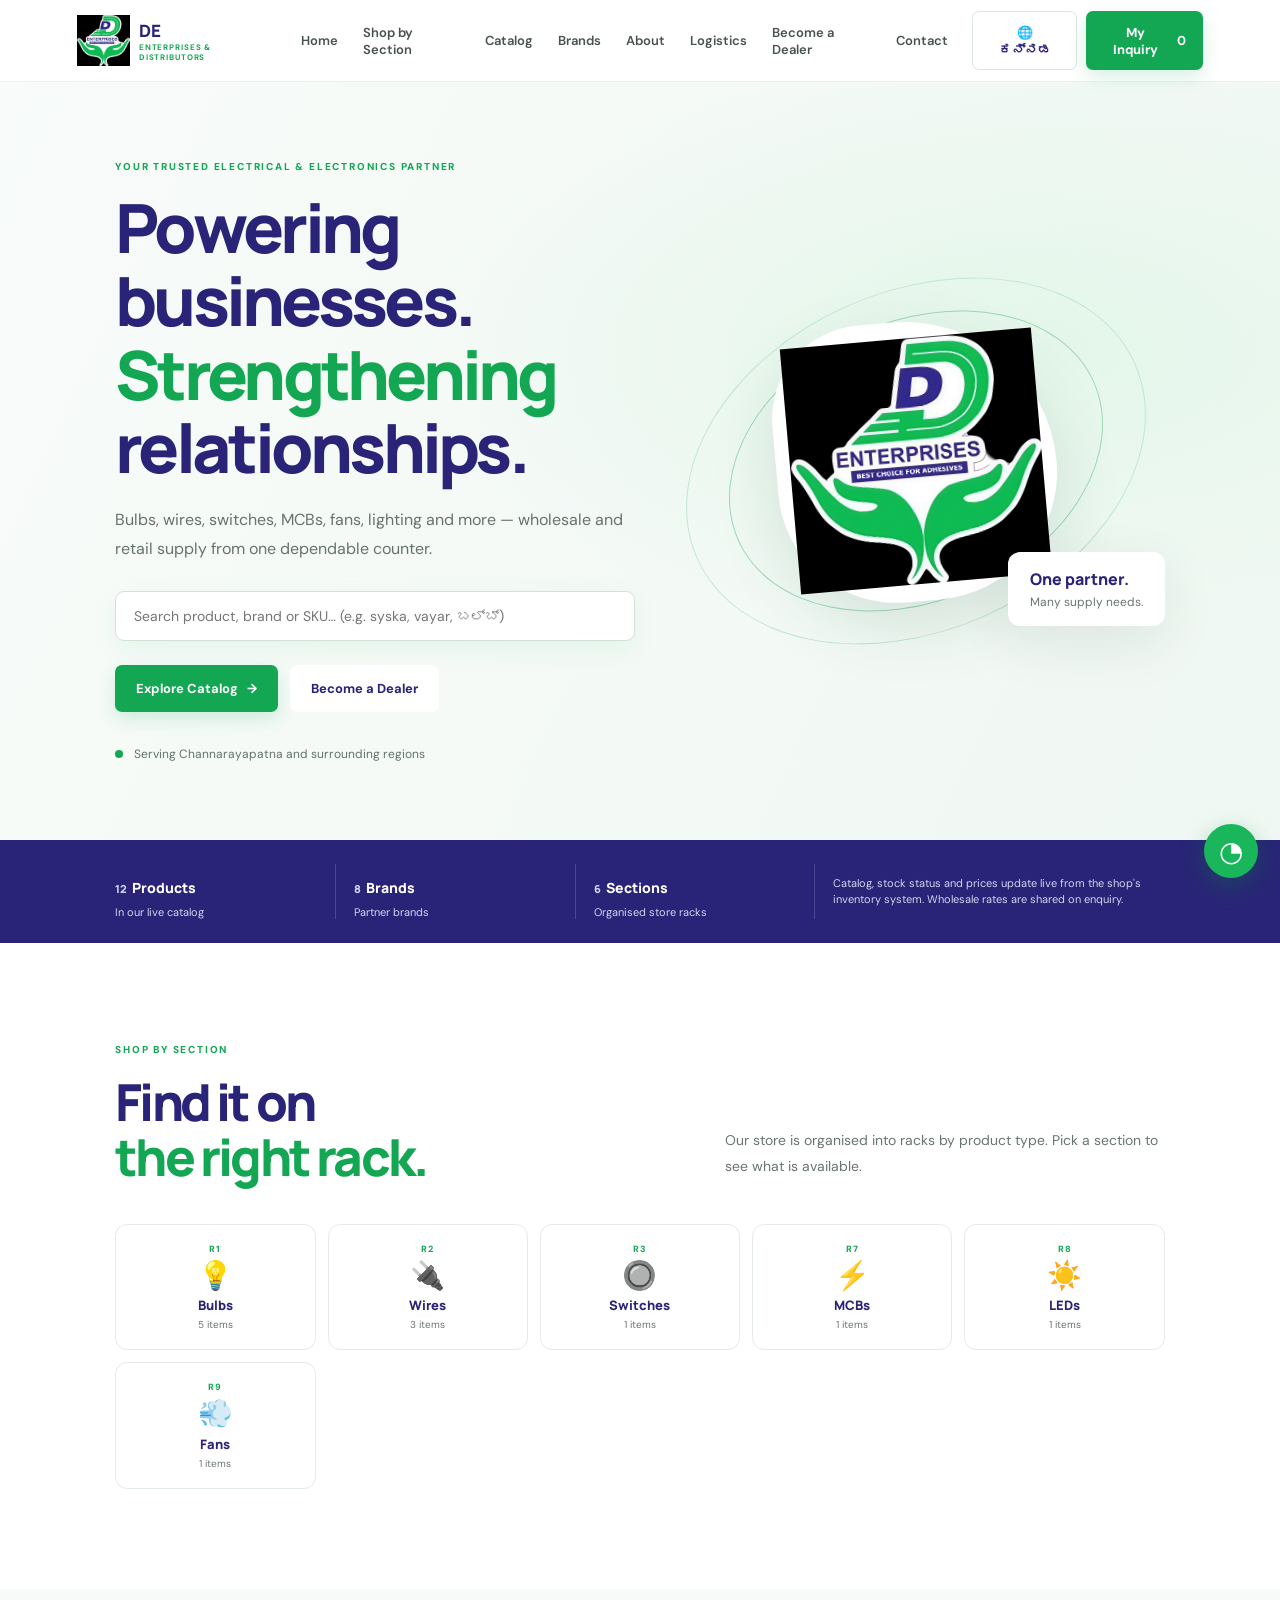
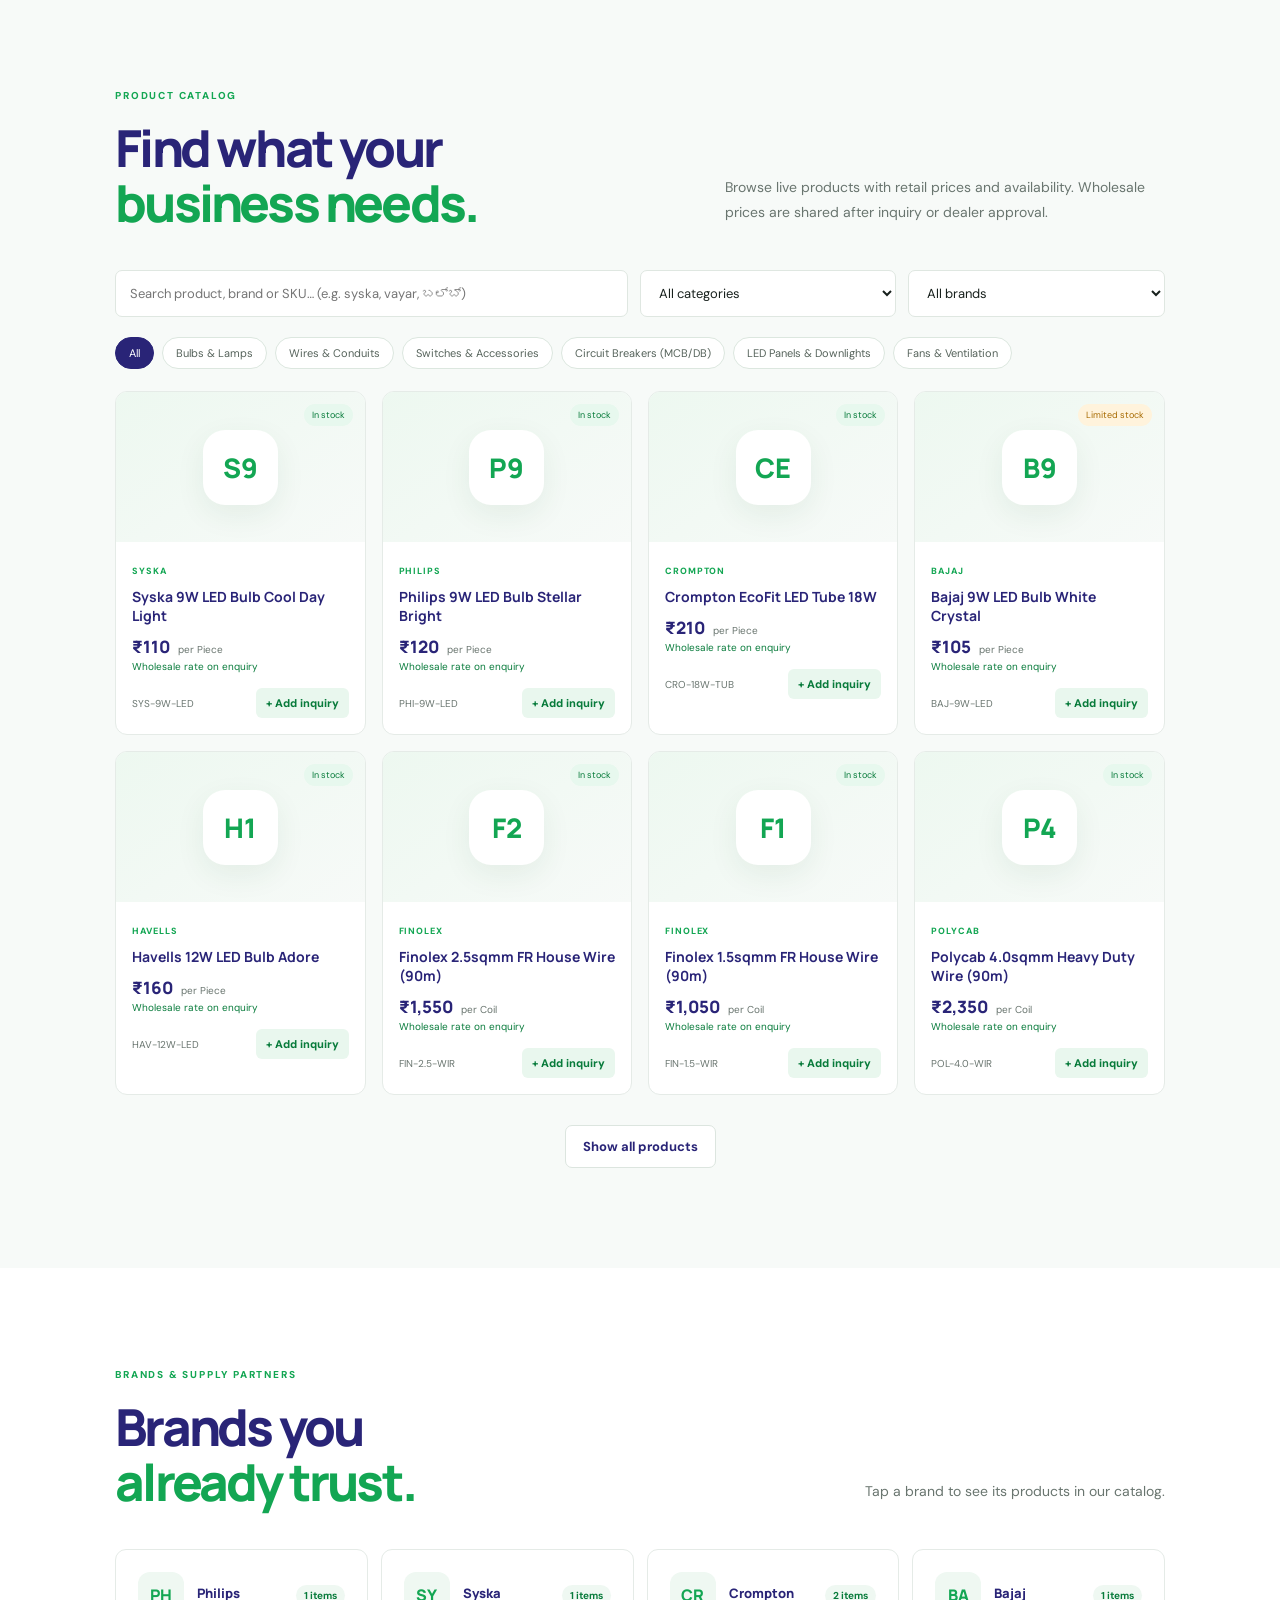
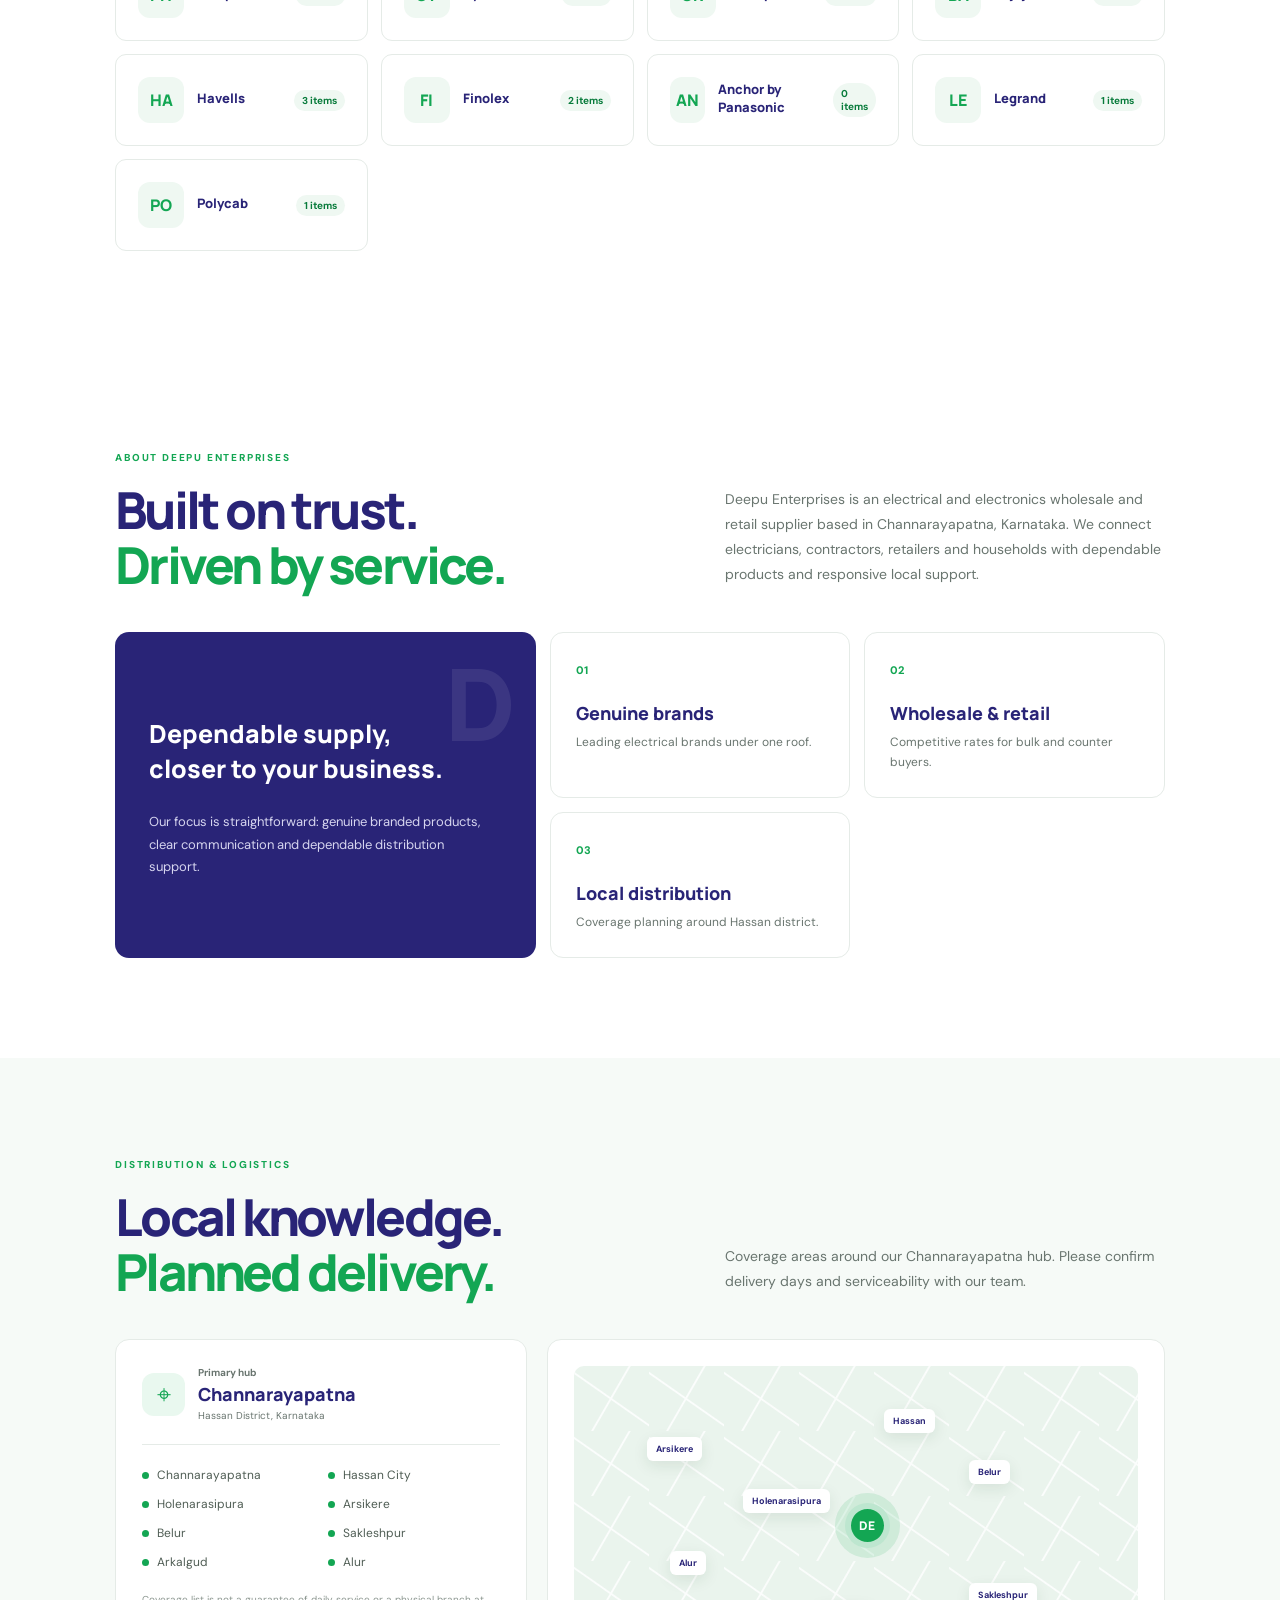
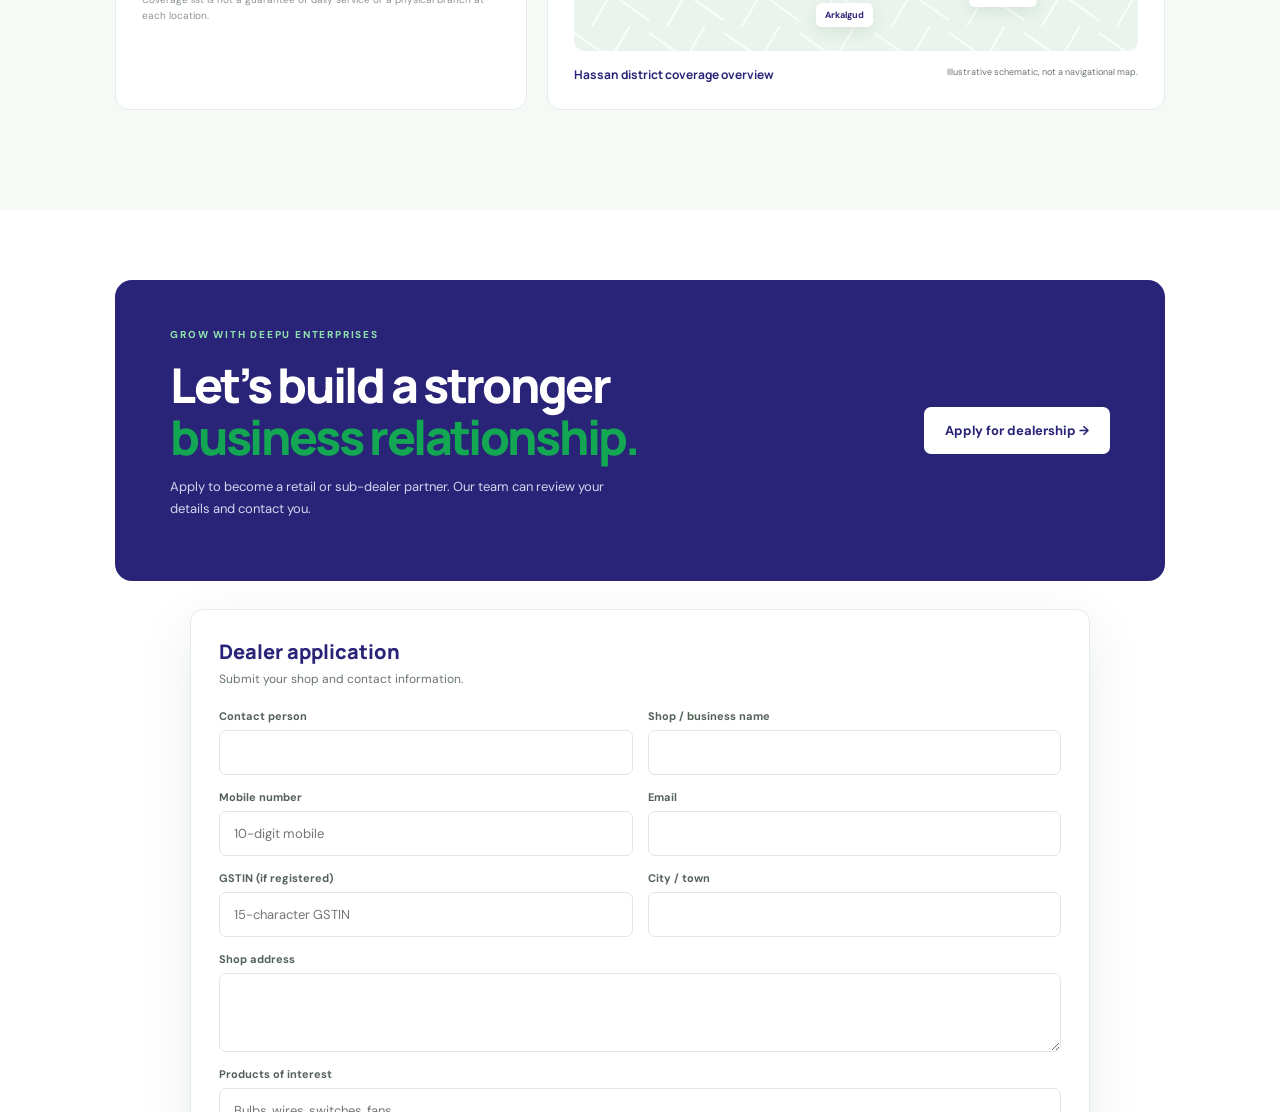
==== commit 9961d817: "Publish Deepu Enterprises user site and admin panel Co-authored-by: Copilot <223556219+Copilot@users" ====
--- a/index.html
+++ b/index.html
@@ -1,436 +1,2 @@
-<!DOCTYPE html>
-<html lang="en">
-<head>
-    <meta charset="UTF-8">
-    <meta name="viewport" content="width=device-width, initial-scale=1.0">
-    <title>Deepu Enterprises — Electrical & Electronics Inventory Management System</title>
-    <!-- Stylesheets -->
-    <link rel="stylesheet" href="css/style.css">
-    <link rel="stylesheet" href="css/print-invoice.css">
-    <!-- Favicon / Logo -->
-    <link rel="icon" type="image/png" href="assets/images/deepu-logo.png">
-</head>
-<body>
-
-    <div class="app-container">
-        <!-- ==========================================================================
-             Left-Side Vertical Navigation Sidebar (Matches Screenshots)
-             ========================================================================== -->
-        <aside class="sidebar" id="sidebar">
-            <div class="sidebar-header">
-                <a href="javascript:void(0)" class="brand-wrapper" onclick="navigateTo('dashboard')">
-                    <img src="assets/images/deepu-logo.png" alt="Deepu Enterprises Logo" class="brand-logo-img">
-                    <div class="brand-info">
-                        <span class="brand-title">Deepu Enterprises</span>
-                        <span class="brand-sub">Inventory System</span>
-                    </div>
-                </a>
-                <button class="btn-sidebar-toggle" id="sidebarToggle" title="Toggle Navigation Sidebar">
-                    <svg width="20" height="20" viewBox="0 0 24 24" fill="none" stroke="currentColor" stroke-width="2" stroke-linecap="round" stroke-linejoin="round">
-                        <line x1="3" y1="12" x2="21" y2="12"></line>
-                        <line x1="3" y1="6" x2="21" y2="6"></line>
-                        <line x1="3" y1="18" x2="21" y2="18"></line>
-                    </svg>
-                </button>
-            </div>
-
-            <nav class="sidebar-nav">
-                <!-- 1. Dashboard -->
-                <button class="nav-item active" data-view="dashboard" onclick="navigateTo('dashboard')">
-                    <span class="nav-icon">📊</span>
-                    <span class="nav-text" data-i18n="nav_dashboard">Admin Dashboard</span>
-                </button>
-
-                <!-- 2. Products Management -->
-                <button class="nav-item" data-view="products" onclick="navigateTo('products')">
-                    <span class="nav-icon">📦</span>
-                    <span class="nav-text" data-i18n="nav_products">Products Management</span>
-                </button>
-
-                <!-- 3. Stock Alerts -->
-                <button class="nav-item" data-view="stock" onclick="navigateTo('stock')">
-                    <span class="nav-icon">🔔</span>
-                    <span class="nav-text" data-i18n="nav_stock">Stock Alert</span>
-                </button>
-
-                <!-- 4. Purchases -->
-                <button class="nav-item" data-view="purchases" onclick="navigateTo('purchases')">
-                    <span class="nav-icon">🚚</span>
-                    <span class="nav-text" data-i18n="nav_purchases">Purchase</span>
-                </button>
-
-                <!-- 5. Sales & POS Billing -->
-                <button class="nav-item" data-view="sales" onclick="navigateTo('sales')">
-                    <span class="nav-icon">🧾</span>
-                    <span class="nav-text" data-i18n="nav_sales">Sales & POS</span>
-                </button>
-
-                <!-- 6. Suppliers -->
-                <button class="nav-item" data-view="suppliers" onclick="navigateTo('suppliers')">
-                    <span class="nav-icon">🏭</span>
-                    <span class="nav-text" data-i18n="nav_suppliers">Suppliers</span>
-                </button>
-
-                <!-- 7. Price Management -->
-                <button class="nav-item" data-view="prices" onclick="navigateTo('prices')">
-                    <span class="nav-icon">🏷️</span>
-                    <span class="nav-text" data-i18n="nav_prices">Price Management</span>
-                </button>
-
-                <!-- 8. Reports -->
-                <button class="nav-item" data-view="reports" onclick="navigateTo('reports')">
-                    <span class="nav-icon">📈</span>
-                    <span class="nav-text" data-i18n="nav_reports">Reports & Analytics</span>
-                </button>
-
-                <!-- 9. Settings -->
-                <button class="nav-item" data-view="settings" onclick="navigateTo('settings')">
-                    <span class="nav-icon">⚙️</span>
-                    <span class="nav-text" data-i18n="nav_settings">Settings</span>
-                </button>
-            </nav>
-
-            <!-- Sidebar User Profile Footer -->
-            <div class="sidebar-footer">
-                <div class="sidebar-user">
-                    <div class="user-avatar-circle">D</div>
-                    <div class="sidebar-footer-info">
-                        <span class="user-name">Deepu R.</span>
-                        <span class="user-role-chip">Administrator</span>
-                    </div>
-                </div>
-            </div>
-        </aside>
-
-        <button id="sidebarBackdrop" class="sidebar-backdrop" type="button" aria-label="Close navigation"></button>
-
-        <!-- ==========================================================================
-             Main Workspace & Top Navigation Bar
-             ========================================================================== -->
-        <main class="main-wrapper">
-            <!-- Topbar (Matches Screenshots 1, 2, 3, 4) -->
-            <header class="topbar">
-                <button id="mobileMenuToggle" class="mobile-menu-toggle" type="button" aria-label="Open navigation" aria-expanded="false">☰</button>
-                <!-- Smart Multilingual & Tanglish Search -->
-                <div class="search-container">
-                    <div class="search-input-wrapper">
-                        <span class="search-icon">🔍</span>
-                        <input type="text" id="globalSearchInput" class="search-input" placeholder="Search product, SKU, invoice, customer, rack... (e.g. 'syska', 'vayar', 'ಬಲ್ಬ್')">
-                    </div>
-                    <!-- Autocomplete Suggestions Flyout -->
-                    <div id="searchSuggestions" class="search-suggestions-dropdown"></div>
-                </div>
-
-                <!-- Right Actions: Language Switch, Bell, User Profile -->
-                <div class="topbar-actions">
-                    <!-- Bilingual English / Kannada Language Switcher -->
-                    <button class="btn-lang-toggle" id="langToggleBtn" title="Switch language to English / Kannada">
-                        🌐 ಕನ್ನಡ
-                    </button>
-
-                    <!-- Notifications Bell with Low Stock Counter -->
-                    <button style="background: none; border: none; font-size: 1.25rem; cursor: pointer; position: relative;" onclick="navigateTo('stock')" title="Stock alerts">
-                        🔔
-                        <span style="position: absolute; top: -2px; right: -4px; width: 8px; height: 8px; background: #EF4444; border-radius: 50%;"></span>
-                    </button>
-
-                    <!-- User Pill -->
-                    <div class="user-profile-menu" id="userProfileMenu">
-                        <button class="user-dropdown-btn" id="userProfileButton" type="button" aria-haspopup="true" aria-expanded="false" aria-controls="userProfileDropdown">
-                            <span class="user-avatar-circle topbar-user-avatar">DR</span>
-                            <span class="user-profile-name">Deepu R.</span>
-                            <span class="user-profile-chevron" aria-hidden="true">⌄</span>
-                        </button>
-                        <div class="user-profile-dropdown" id="userProfileDropdown" role="menu" hidden>
-                            <div class="user-profile-details">
-                                <strong>Deepu R.</strong>
-                                <span>Administrator</span>
-                            </div>
-                            <button class="user-profile-signout" type="button" role="menuitem" onclick="handleDemoSignOut()">↪ <span>Sign out</span></button>
-                        </div>
-                    </div>
-                </div>
-            </header>
-
-            <!-- Dynamic View Body Container -->
-            <div id="mainContent" class="content-area">
-                <!-- Rendered dynamically by app.js -->
-            </div>
-        </main>
-    </div>
-
-    <!-- ==========================================================================
-         Modals: Product Add/Edit, Stock Adjust, Print Invoice
-         ========================================================================== -->
-
-    <!-- 1. Product Add / Edit Modal (Matches Screenshot 5) -->
-    <div id="productModal" class="modal-backdrop">
-        <div class="modal-card">
-            <div class="modal-header">
-                <h3 class="modal-title" id="prodModalTitle">Add New Product</h3>
-                <button class="modal-close-btn" onclick="closeModal('productModal')">&times;</button>
-            </div>
-            <form id="addProductForm" onsubmit="handleProductFormSubmit(event)">
-                <div class="modal-body">
-                    <input type="hidden" id="prodFormId">
-
-                    <div class="form-grid-2">
-                        <div class="form-group">
-                            <label class="form-label">Select Rack (R1 - R20)</label>
-                            <select id="prodFormRack" class="form-control" required></select>
-                        </div>
-                        <div class="form-group">
-                            <label class="form-label" for="prodFormRackCell">Rack Cell</label>
-                            <select id="prodFormRackCell" class="form-control" required>
-                                <option value="">Select a cell</option>
-                                <option value="1">Cell 1</option>
-                                <option value="2">Cell 2</option>
-                                <option value="3">Cell 3</option>
-                                <option value="4">Cell 4</option>
-                                <option value="5">Cell 5</option>
-                            </select>
-                        </div>
-                        <div class="form-group">
-                            <label class="form-label">Select Category</label>
-                            <select id="prodFormCategory" class="form-control" required></select>
-                        </div>
-                    </div>
-
-                    <div class="form-grid-2">
-                        <div class="form-group">
-                            <label class="form-label">Product Name (English)</label>
-                            <input type="text" id="prodFormNameEn" class="form-control" placeholder="e.g. Syska 9W LED Bulb Cool Day Light" required>
-                        </div>
-                        <div class="form-group">
-                            <label class="form-label">Product Name (Kannada / ಕನ್ನಡ)</label>
-                            <input type="text" id="prodFormNameTa" class="form-control" placeholder="எ.கா. சிஸ்கா 9வாட் எல்.இ.டி பல்பு">
-                        </div>
-                    </div>
-
-                    <div class="form-grid-2">
-                        <div class="form-group">
-                            <label class="form-label">Brand</label>
-                            <select id="prodFormBrand" class="form-control" required></select>
-                        </div>
-                        <div class="form-group">
-                            <label class="form-label">Model Number / Spec</label>
-                            <input type="text" id="prodFormModel" class="form-control" placeholder="e.g. SSK-SRL-9W">
-                        </div>
-                    </div>
-
-                    <div class="form-grid-2">
-                        <div class="form-group">
-                            <label class="form-label">SKU / Barcode</label>
-                            <input type="text" id="prodFormSku" class="form-control" placeholder="e.g. SYS-9W-LED" required>
-                        </div>
-                        <div class="form-group">
-                            <label class="form-label">Unit of Measurement</label>
-                            <select id="prodFormUnit" class="form-control">
-                                <option value="Piece">Piece (எண்ணிக்கை)</option>
-                                <option value="Coil">Coil (சுருள் / ரோல்)</option>
-                                <option value="Meter">Meter (மீட்டர்)</option>
-                                <option value="Box">Box (பெட்டி)</option>
-                                <option value="Pack">Pack (பாக்கெட்)</option>
-                                <option value="Set">Set (செட்)</option>
-                            </select>
-                        </div>
-                    </div>
-
-                    <div class="form-grid-2">
-                        <div class="form-group">
-                            <label class="form-label">Purchase Price (Cost ₹)</label>
-                            <input type="number" step="0.01" id="prodFormPP" class="form-control" placeholder="65.00" required>
-                        </div>
-                        <div class="form-group">
-                            <label class="form-label">Selling Price (Retail ₹)</label>
-                            <input type="number" step="0.01" id="prodFormSP" class="form-control" placeholder="110.00" required>
-                        </div>
-                    </div>
-
-                    <div class="form-grid-2">
-                        <div class="form-group">
-                            <label class="form-label">Wholesale Price (₹)</label>
-                            <input type="number" step="0.01" id="prodFormWP" class="form-control" placeholder="95.00">
-                        </div>
-                        <div class="form-group">
-                            <label class="form-label">Opening Stock Quantity</label>
-                            <input type="number" id="prodFormStock" class="form-control" placeholder="100" required>
-                        </div>
-                    </div>
-
-                    <div class="form-grid-2">
-                        <div class="form-group">
-                            <label class="form-label">Low Stock Alert Level</label>
-                            <input type="number" id="prodFormMinStock" class="form-control" value="15">
-                        </div>
-                        <div class="form-group">
-                            <label class="form-label">Product Image URL</label>
-                            <input type="url" id="prodFormImage" class="form-control" placeholder="https://...">
-                        </div>
-                    </div>
-
-                    <div class="form-group">
-                        <label class="form-label">Description & Technical Details</label>
-                        <textarea id="prodFormDesc" class="form-control" rows="2" placeholder="e.g. 9 Watt B22 LED Bulb, 6500K Cool Daylight, 900 Lumens"></textarea>
-                    </div>
-                </div>
-                <div class="modal-footer">
-                    <button type="button" class="btn btn-outline" onclick="closeModal('productModal')">Cancel</button>
-                    <button type="submit" class="btn btn-primary">Save Product</button>
-                </div>
-            </form>
-        </div>
-    </div>
-
-    <!-- 2. Quick Stock Adjustment Modal -->
-    <div id="stockAdjustModal" class="modal-backdrop">
-        <div class="modal-card" style="max-width: 480px;">
-            <div class="modal-header">
-                <h3 class="modal-title">⚡ Quick Stock Adjustment</h3>
-                <button class="modal-close-btn" onclick="closeModal('stockAdjustModal')">&times;</button>
-            </div>
-            <form id="stockAdjustForm" onsubmit="handleStockAdjustSubmit(event)">
-                <div class="modal-body">
-                    <input type="hidden" id="stockAdjustProdId">
-                    <div style="background: var(--surface-subtle); padding: 1rem; border-radius: var(--radius-md); margin-bottom: 1.25rem;">
-                        <div style="font-weight: 700; font-size: 1rem;" id="stockAdjustProdName">Product Name</div>
-                        <div style="color: var(--text-muted); font-size: 0.88rem; margin-top: 0.2rem;">Current Stock: <b id="stockAdjustCurrent" style="color: var(--primary-indigo);">0</b></div>
-                    </div>
-
-                    <div class="form-group">
-                        <label class="form-label">Adjustment Type</label>
-                        <select id="stockAdjustType" class="form-control">
-                            <option value="Stock In">📥 Stock In / Inward Lot (+)</option>
-                            <option value="Stock Out">📤 Stock Out / Deduction (-)</option>
-                            <option value="Damaged">⚠️ Damaged Stock Replacement (-)</option>
-                            <option value="Return">↩️ Customer Return (+)</option>
-                            <option value="Adjustment">⚙️ Audit Physical Count Correction</option>
-                        </select>
-                    </div>
-
-                    <div class="form-group">
-                        <label class="form-label">Quantity to Add / Deduct</label>
-                        <input type="number" id="stockAdjustDelta" class="form-control" placeholder="10" required>
-                    </div>
-
-                    <div class="form-group">
-                        <label class="form-label">Reason / Reference</label>
-                        <input type="text" id="stockAdjustReason" class="form-control" placeholder="e.g. Counter manual stock reconciliation">
-                    </div>
-                </div>
-                <div class="modal-footer">
-                    <button type="button" class="btn btn-outline" onclick="closeModal('stockAdjustModal')">Cancel</button>
-                    <button type="submit" class="btn btn-primary">Update Stock</button>
-                </div>
-            </form>
-        </div>
-    </div>
-
-    <!-- Supplier Add / Edit Modal -->
-    <div id="supplierModal" class="modal-backdrop">
-        <div class="modal-card" style="max-width: 600px;">
-            <div class="modal-header">
-                <h3 class="modal-title" id="supplierModalTitle">Add Supplier</h3>
-                <button class="modal-close-btn" onclick="closeModal('supplierModal')">&times;</button>
-            </div>
-            <form id="supplierForm" onsubmit="handleSupplierFormSubmit(event)">
-                <div class="modal-body">
-                    <input type="hidden" id="supplierFormId">
-                    <div class="form-group">
-                        <label class="form-label" for="supplierFormName">Company Name</label>
-                        <input id="supplierFormName" class="form-control" required>
-                    </div>
-                    <div class="form-grid-2">
-                        <div class="form-group">
-                            <label class="form-label" for="supplierFormContact">Contact Person</label>
-                            <input id="supplierFormContact" class="form-control">
-                        </div>
-                        <div class="form-group">
-                            <label class="form-label" for="supplierFormPhone">Phone</label>
-                            <input id="supplierFormPhone" type="tel" class="form-control" required>
-                        </div>
-                    </div>
-                    <div class="form-grid-2">
-                        <div class="form-group">
-                            <label class="form-label" for="supplierFormEmail">Email</label>
-                            <input id="supplierFormEmail" type="email" class="form-control">
-                        </div>
-                        <div class="form-group">
-                            <label class="form-label" for="supplierFormGstin">GSTIN</label>
-                            <input id="supplierFormGstin" class="form-control">
-                        </div>
-                    </div>
-                    <div class="form-grid-2">
-                        <div class="form-group">
-                            <label class="form-label" for="supplierFormCity">City</label>
-                            <input id="supplierFormCity" class="form-control">
-                        </div>
-                        <div class="form-group">
-                            <label class="form-label" for="supplierFormBalance">Outstanding Balance (₹)</label>
-                            <input id="supplierFormBalance" type="number" min="0" step="0.01" value="0" class="form-control">
-                        </div>
-                    </div>
-                    <div class="form-group">
-                        <label class="form-label" for="supplierFormAddress">Address</label>
-                        <textarea id="supplierFormAddress" class="form-control" rows="2"></textarea>
-                    </div>
-                </div>
-                <div class="modal-footer">
-                    <button type="button" class="btn btn-outline" onclick="closeModal('supplierModal')">Cancel</button>
-                    <button type="submit" class="btn btn-primary">Save Supplier</button>
-                </div>
-            </form>
-        </div>
-    </div>
-
-    <!-- Product Price Edit Modal -->
-    <div id="priceModal" class="modal-backdrop">
-        <div class="modal-card" style="max-width: 480px;">
-            <div class="modal-header">
-                <h3 class="modal-title">Edit Product Price</h3>
-                <button class="modal-close-btn" onclick="closeModal('priceModal')">&times;</button>
-            </div>
-            <form id="priceForm" onsubmit="handlePriceFormSubmit(event)">
-                <div class="modal-body">
-                    <input type="hidden" id="priceFormProductId">
-                    <div class="form-group">
-                        <label class="form-label" for="priceFormProductName">Product Name</label>
-                        <input id="priceFormProductName" class="form-control" readonly>
-                    </div>
-                    <div class="form-group">
-                        <label class="form-label" for="priceFormSelling">Price (₹)</label>
-                        <input id="priceFormSelling" type="number" min="0" step="0.01" class="form-control" required>
-                    </div>
-                </div>
-                <div class="modal-footer">
-                    <button type="button" class="btn btn-outline" onclick="closeModal('priceModal')">Cancel</button>
-                    <button type="submit" class="btn btn-primary">Save Prices</button>
-                </div>
-            </form>
-        </div>
-    </div>
-
-    <!-- 3. Professional Tax Invoice Printable Modal -->
-    <div id="invoicePrintModal" class="modal-backdrop">
-        <div class="modal-card" style="max-width: 780px;">
-            <div class="modal-header no-print">
-                <h3 class="modal-title">🧾 Tax Invoice Preview</h3>
-                <div style="display: flex; gap: 0.5rem;">
-                    <button class="btn btn-primary btn-sm" onclick="printCurrentInvoice()">🖨️ Print / Save PDF</button>
-                    <button class="modal-close-btn" onclick="closeModal('invoicePrintModal')">&times;</button>
-                </div>
-            </div>
-            <div class="modal-body" id="invoiceModalBody" style="padding: 0;">
-                <!-- Dynamically populated invoice HTML -->
-            </div>
-        </div>
-    </div>
-
-    <!-- Scripts -->
-    <script src="js/i18n.js"></script>
-    <script src="js/search.js"></script>
-    <script src="js/db.js"></script>
-    <script src="js/api.js"></script>
-    <script src="js/app.js"></script>
-</body>
-</html>
+<!doctype html><html><head><meta charset="utf-8"><meta http-equiv="refresh" content="0; url=user/index.html"><title>Deepu Enterprises</title></head>
+<body><p>Opening <a href="user/index.html">Deepu Enterprises website</a>…</p></body></html>
